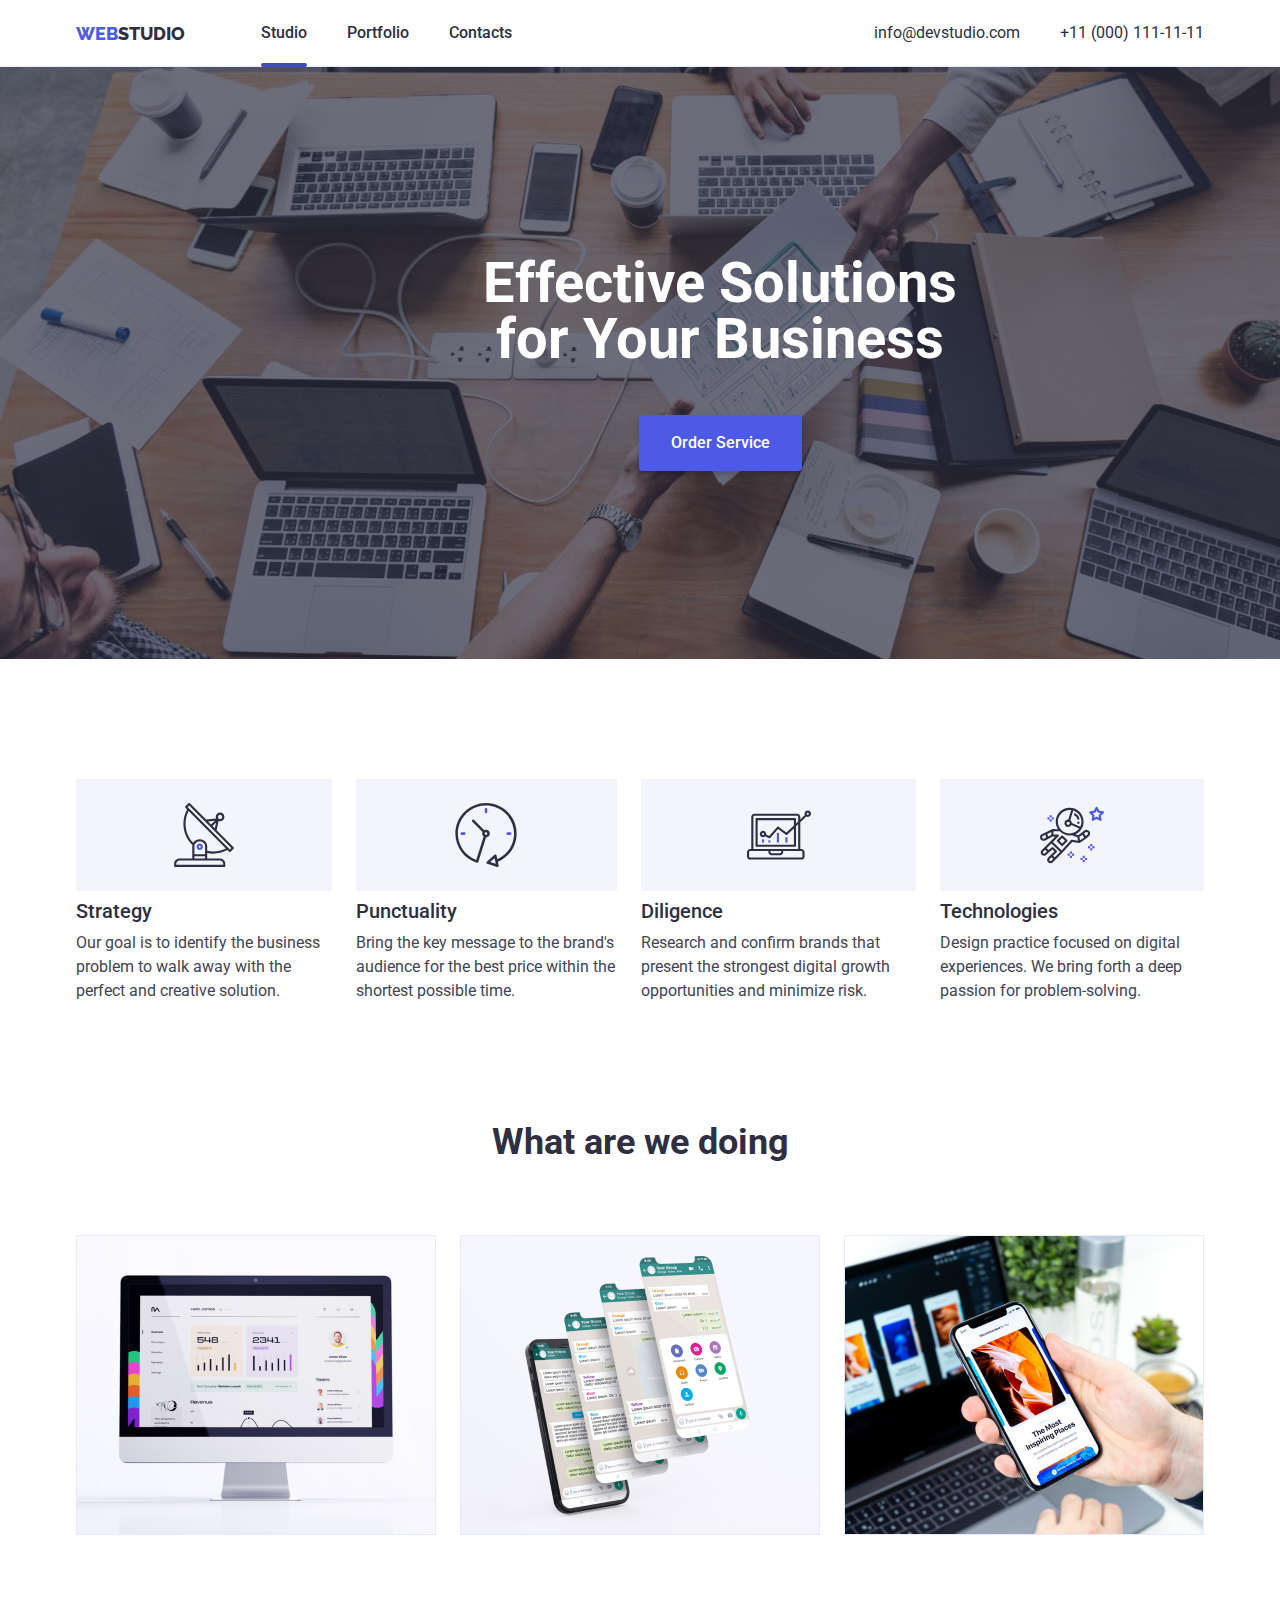
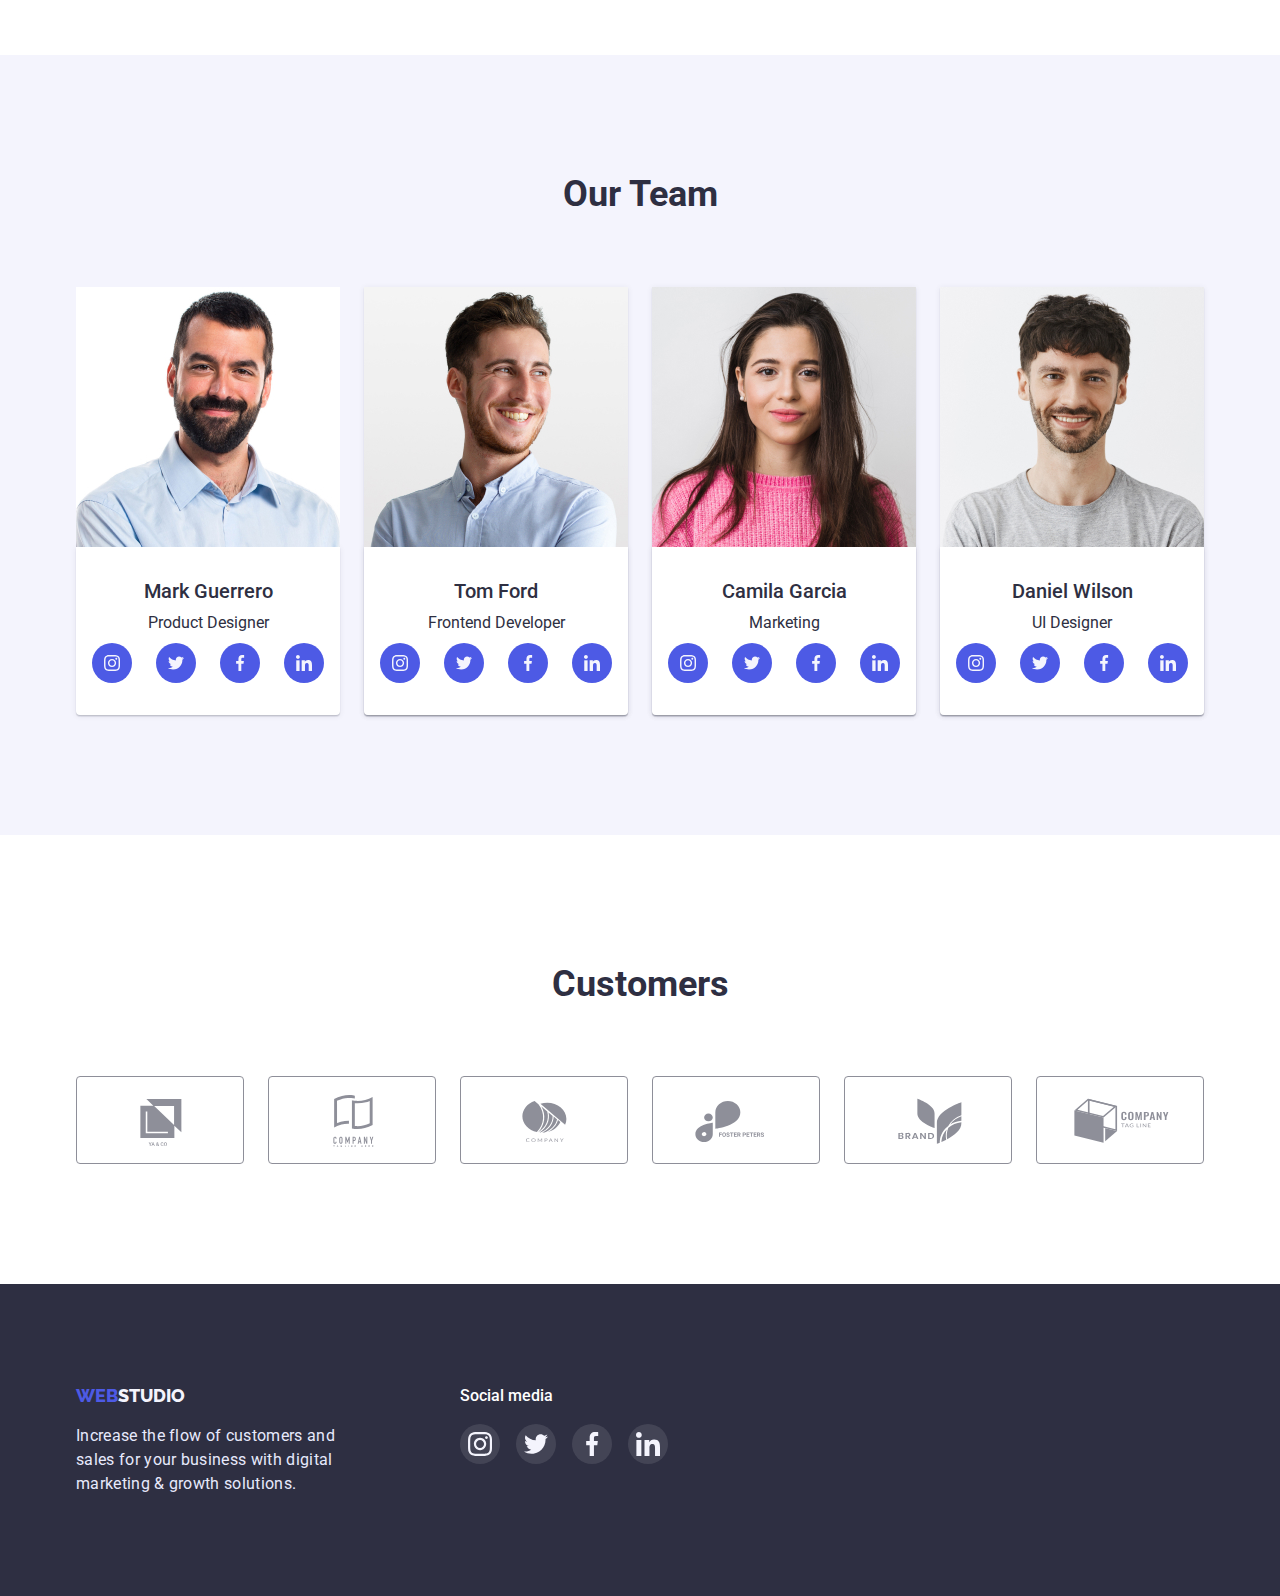
==== index.html @ 8a5aaacc "Initial commit" ====
<!DOCTYPE html>
<html lang="en">
  <head>
    <meta charset="UTF-8" />
    <meta http-equiv="X-UA-Compatible" content="IE=edge" />
    <meta name="viewport" content="width=device-width, initial-scale=1.0" />
    <title>Document</title>

    <link
      rel="stylesheet"
      href="https://cdn.jsdelivr.net/npm/modern-normalize@1.1.0/modern-normalize.min.css"
    />

    <link
      href="https://fonts.googleapis.com/css2?family=Raleway:wght@800&family=Roboto:wght@400;500;700;900&display=swap"
      rel="stylesheet"
    />

    <link rel="stylesheet" href="./css/styles.css" />
  </head>
  <body>
    <header class="header-block">
      <div class="container header-container-blok">
        <nav class="header-container">
          <a href="index.html" class="logo-decoretion">
            <span class="logo">web</span
            ><span class="logo logo-black">studio</span></a
          >
          <ul class="link-block">
            <li><a class="link current" href="./index.html">Studio</a></li>
            <li><a class="link " href="./portfolio.html">Portfolio</a></li>
            <li><a class="link " href="">Contacts</a></li>
          </ul>
        </nav>
        <ul class="contacts-block">
          <li>
            <a class="contacts" href="meilto:info@devstudio.com"
              >info@devstudio.com</a
            >
          </li>
          <li>
            <a class="contacts" href="tel:+110001111111">+11 (000) 111-11-11</a>
          </li>
        </ul>
      </div>
    </header>
    <main>
      <!--hero image-->

      <section class="hero">
        <div class="container hero-background">
          <h1 class="hero-name">Effective Solutions for Your Business</h1>
          <button type="button" class="hero-button" data-modal-open>Order Service</button>
        </div>
      </section>

      <!--section 1-->
      <section class="section">
        <h2 hidden class="visuallyhidden">Title</h2>
        <ul class="link-style container">
          <li class="link-style-background">
            <div class="icon-link">
              <svg class="" width="64" height="64">
                <use href="./images/icons.svg#icon-antenna"></use>
              </svg>
            </div>
            <h3 class="feature">Strategy</h3>
            <p class="feature-text">
              Our goal is to identify the business problem to walk away with the
              perfect and creative solution.
            </p>
          </li>
          <li class="link-style-background">
            <div class="icon-link">
              <svg class="" width="64" height="64">
                <use href="./images/icons.svg#icon-clock"></use>
              </svg>
            </div>
            <h3 class="feature">Punctuality</h3>
            <p class="feature-text">
              Bring the key message to the brand's audience for the best price
              within the shortest possible time.
            </p>
          </li>
          <li class="link-style-background">
            <div class="icon-link">
              <svg class="" width="64" height="64">
                <use href="./images/icons.svg#icon-diagram"></use>
              </svg>
            </div>
            <h3 class="feature">Diligence</h3>
            <p class="feature-text">
              Research and confirm brands that present the strongest digital
              growth opportunities and minimize risk.
            </p>
          </li>
          <li class="link-style-background">
            <div class="icon-link">
              <svg class="" width="64" height="64">
                <use href="./images/icons.svg#icon-astronaut"></use>
              </svg>
            </div>
            <h3 class="feature">Technologies</h3>
            <p class="feature-text">
              Design practice focused on digital experiences. We bring forth a
              deep passion for problem-solving.
            </p>
          </li>
        </ul>
      </section>
      <!--section 2-->
      <section class="section-two section">
        <div class="container">
          <h2 class="section-name">What are we doing</h2>
          <ul class="img-block">
            <li class="team-card-one">
              <img
                src="./images/img1.jpg"
                alt="img1"
                width="360"
                height="300"
              />
            </li>
            <li class="img-block-link">
              <img
                src="./images/img2.jpg"
                alt="img2"
                width="360"
                height="300"
              />
            </li>
            <li class="img-block-link">
              <img
                src="./images/img3.jpg"
                alt="img3"
                width="360"
                height="300"
              />
            </li>
          </ul>
        </div>
      </section>
      <!--selection 3-->
      <section class="team-section">
        <div class="container section">
          <h2 class="section-name">Our Team</h2>

          <ul class="team-block">
            <li class="team-card-one">
              <img
                src="./images/img-3.jpg"
                alt="Mark"
                width="264"
                height="260"
              />
              <div class="team-wrapper">
                <h3 class="subtitle">Mark Guerrero</h3>
                <p class="text">Product Designer</p>
                <ul class="socials list">
                  <li>
                    <a
                      class="link-social"
                      href="https://www.instagram.com/"
                      aria-label="instagram"
                      target="_blank"
                      rel="noopener norefrrer"
                    >
                      <svg class="socials-icon" width="16" height="16">
                        <use href="./images/icons.svg#icon-instagram"></use>
                      </svg>
                    </a>
                  </li>
                  <li>
                    <a
                      class="link-social"
                      href="https://twitter.com"
                      aria-label="twitter"
                      target="_blank"
                      rel="noopener norefrrer"
                    >
                      <svg class="socials-icon" width="16" height="16">
                        <use href="./images/icons.svg#icon-twitter"></use>
                      </svg>
                    </a>
                  </li>
                  <li>
                    <a
                      class="link-social"
                      href="https://www.facebook.com/"
                      aria-label="facebook"
                      target="_blank"
                      rel="noopener norefrrer"
                      ><svg class="socials-icon" width="16" height="16">
                        <use href="./images/icons.svg#icon-facebook"></use>
                      </svg>
                    </a>
                  </li>
                  <li>
                    <a
                      class="link-social"
                      href="https://linkedin.com"
                      aria-label="linkedin"
                      target="_blank"
                      rel="noopener norefrrer"
                    >
                      <svg class="socials-icon" width="16" height="16">
                        <use href="./images/icons.svg#icon-linkedin"></use>
                      </svg>
                    </a>
                  </li>
                </ul>
              </div>
            </li>
            <li class="team-card">
              <img
                src="./images/img-2.jpg"
                alt="Tom"
                width="264"
                height="260"
              />
              <div class="team-wrapper">
                <h3 class="subtitle">Tom Ford</h3>
                <p class="text">Frontend Developer</p>
                <ul class="socials list">
                  <li>
                    <a
                      class="link-social"
                      href="https://www.instagram.com/"
                      aria-label="instagram"
                      target="_blank"
                      rel="noopener norefrrer"
                    >
                      <svg class="socials-icon" width="16" height="16">
                        <use href="./images/icons.svg#icon-instagram"></use>
                      </svg>
                    </a>
                  </li>
                  <li>
                    <a
                      class="link-social"
                      href="https://twitter.com"
                      aria-label="twitter"
                      target="_blank"
                      rel="noopener norefrrer"
                    >
                      <svg class="socials-icon" width="16" height="16">
                        <use href="./images/icons.svg#icon-twitter"></use>
                      </svg>
                    </a>
                  </li>
                  <li>
                    <a
                      class="link-social"
                      href="https://www.facebook.com/"
                      aria-label="facebook"
                      target="_blank"
                      rel="noopener norefrrer"
                      ><svg class="socials-icon" width="16" height="16">
                        <use href="./images/icons.svg#icon-facebook"></use>
                      </svg>
                    </a>
                  </li>
                  <li>
                    <a
                      class="link-social"
                      href="https://linkedin.com"
                      aria-label="linkedin"
                      target="_blank"
                      rel="noopener norefrrer"
                    >
                      <svg class="socials-icon" width="16" height="16">
                        <use href="./images/icons.svg#icon-linkedin"></use>
                      </svg>
                    </a>
                  </li>
                </ul>
              </div>
            </li>
            <li class="team-card">
              <img
                src="./images/img-1.jpg"
                alt="Camila"
                width="264"
                height="260"
              />
              <div class="team-wrapper">
                <h3 class="subtitle">Camila Garcia</h3>
                <p class="text">Marketing</p>
                <ul class="socials list">
                  <li>
                    <a
                      class="link-social"
                      href="https://www.instagram.com/"
                      aria-label="instagram"
                      target="_blank"
                      rel="noopener norefrrer"
                    >
                      <svg class="socials-icon" width="16" height="16">
                        <use href="./images/icons.svg#icon-instagram"></use>
                      </svg>
                    </a>
                  </li>
                  <li>
                    <a
                      class="link-social"
                      href="https://twitter.com"
                      aria-label="twitter"
                      target="_blank"
                      rel="noopener norefrrer"
                    >
                      <svg class="socials-icon" width="16" height="16">
                        <use href="./images/icons.svg#icon-twitter"></use>
                      </svg>
                    </a>
                  </li>
                  <li>
                    <a
                      class="link-social"
                      href="https://www.facebook.com/"
                      aria-label="facebook"
                      target="_blank"
                      rel="noopener norefrrer"
                      ><svg class="socials-icon" width="16" height="16">
                        <use href="./images/icons.svg#icon-facebook"></use>
                      </svg>
                    </a>
                  </li>
                  <li>
                    <a
                      class="link-social"
                      href="https://linkedin.com"
                      aria-label="linkedin"
                      target="_blank"
                      rel="noopener norefrrer"
                    >
                      <svg class="socials-icon" width="16" height="16">
                        <use href="./images/icons.svg#icon-linkedin"></use>
                      </svg>
                    </a>
                  </li>
                </ul>
              </div>
            </li>
            <li class="team-card">
              <img
                src="./images/img.jpg"
                alt="Daniel"
                width="264"
                height="260"
              />
              <div class="team-wrapper">
                <h3 class="subtitle">Daniel Wilson</h3>
                <p class="text">UI Designer</p>
                <ul class="socials list">
                  <li>
                    <a
                      class="link-social"
                      href="https://www.instagram.com/"
                      aria-label="instagram"
                      target="_blank"
                      rel="noopener norefrrer"
                    >
                      <svg class="socials-icon" width="16" height="16">
                        <use href="./images/icons.svg#icon-instagram"></use>
                      </svg>
                    </a>
                  </li>
                  <li>
                    <a
                      class="link-social"
                      href="https://twitter.com"
                      aria-label="twitter"
                      target="_blank"
                      rel="noopener norefrrer"
                    >
                      <svg class="socials-icon" width="16" height="16">
                        <use href="./images/icons.svg#icon-twitter"></use>
                      </svg>
                    </a>
                  </li>
                  <li>
                    <a
                      class="link-social"
                      href="https://www.facebook.com/"
                      aria-label="facebook"
                      target="_blank"
                      rel="noopener norefrrer"
                      ><svg class="socials-icon" width="16" height="16">
                        <use href="./images/icons.svg#icon-facebook"></use>
                      </svg>
                    </a>
                  </li>
                  <li>
                    <a
                      class="link-social"
                      href="https://linkedin.com"
                      aria-label="linkedin"
                      target="_blank"
                      rel="noopener norefrrer"
                    >
                      <svg class="socials-icon" width="16" height="16">
                        <use href="./images/icons.svg#icon-linkedin"></use>
                      </svg>
                    </a>
                  </li>
                </ul>
              </div>
            </li>
          </ul>
        </div>
      </section>
      <!-- selection 4 -->
      <section class="section">
        <div class="container">
          <h2 class="section-name customers-name">Customers</h2>
          <ul class="customers-link">
            <li class="customers-links"> <a href="" class="section-customers">
              <svg class="customers-icon" width="104" height="56">
                <use href="./images/icons.svg#icon-Logoone"></use>
              </svg> </a>
            </li>
            <li class="customers-links"> <a href="" class="section-customers">
              <svg class="customers-icon" width="104" height="56">
                <use href="./images/icons.svg#icon-Logotwo"></use>
              </svg> </a>
            </li>
            <li class="customers-links"> <a href="" class="section-customers">
              <svg class="customers-icon" width="104" height="56">
                <use href="./images/icons.svg#icon-Logothree"></use>
              </svg> </a>
            </li>
            <li class="customers-links"> <a href="" class="section-customers">
              <svg class="customers-icon" width="104" height="56">
                <use href="./images/icons.svg#icon-Logofour"></use>
              </svg> </a>
            </li>
            <li class="customers-links"> <a href="" class="section-customers">
              <svg class="customers-icon" width="104" height="56">
                <use href="./images/icons.svg#icon-Logofive"></use>
              </svg> </a>
            </li>
            <li class="customers-links"> <a href="" class="section-customers">
              <svg class="customers-icon" width="104" height="56">
                <use href="./images/icons.svg#icon-Logosix"></use>
              </svg> </a>
            </li>
          </ul>
        </div>
      </section>
    </main>
    <!--Footer-->
    <footer class="background-footer">
      <div class="footer-section container">
        <div class="footer-block">
          <a class="logo-decoretion" href="index.html">
            <span class="logo">web</span
            ><span class="logo logo-white">studio</span></a
          >
          <p class="footer-text">
            Increase the flow of customers and sales for your business with
            digital marketing & growth solutions.
          </p>
        </div>
        <div class="footer-social">
          <p class="footer-h">Social media</p>
          <ul class="socials list social-list">
            <li>
              <a
                class="link-social link-social-footer"
                href="https://www.instagram.com/"
                aria-label="instagram"
                target="_blank"
                rel="noopener norefrrer"
              >
                <svg class="socials-icon" width="24" height="24">
                  <use href="./images/icons.svg#icon-instagram"></use>
                </svg>
              </a>
            </li>
            <li>
              <a
                class="link-social link-social-footer"
                href="https://twitter.com"
                aria-label="twitter"
                target="_blank"
                rel="noopener norefrrer"
              >
                <svg class="socials-icon" width="24" height="24">
                  <use href="./images/icons.svg#icon-twitter"></use>
                </svg>
              </a>
            </li>
            <li>
              <a
                class="link-social link-social-footer"
                href="https://www.facebook.com/"
                aria-label="facebook"
                target="_blank"
                rel="noopener norefrrer"
                ><svg class="socials-icon" width="24" height="24">
                  <use href="./images/icons.svg#icon-facebook"></use>
                </svg>
              </a>
            </li>
            <li>
              <a
                class="link-social link-social-footer"
                href="https://linkedin.com"
                aria-label="linkedin"
                target="_blank"
                rel="noopener norefrrer"
              >
                <svg class="socials-icon" width="24" height="24">
                  <use href="./images/icons.svg#icon-linkedin"></use>
                </svg>
              </a>
            </li>
          </ul>
        </div>
      </div>
    </footer>
<div class="backdrop is-hidden" data-modal>
<div class="modal">
  <button type="button" class="close-modal-btn" data-modal-close>
    <svg class="close-modal-btn-icon" width="8" height="8"> 
    <use href="./images/icons.svg#icon-closemodal"></use>  
    </svg>
  </button>
</div>

</div>

<script src="./js/modal.js"></script>
  </body>
</html>
---- css/styles.css ----
:root {
  /* font */
  --main-font: "Roboto", sans-serif;
  --secondary-font: "Raleway", sans-serif;

  /*text colors*/
  --hero-text-color: #ffffff;
  --accent-color: #4d5ae5;
  --primary-color-text: #2e2f42;
  --dark-text-color: #434455;
  --light-text-color: #e7e9fc;
  --button-text-color: #ffffff;
  --button-click-color: #404bbf;
  --customers-icon-color: #8e8f99;
  /* background colors*/

  --background-dark: #2e2f42;
  --background-light: #f4f4fd;
  --background-image: #e7e9fc;

  --transition: 250ms cubic-bezier(0.4, 0, 0.2, 1);
}

h1 {
  margin: 0;
  padding: 0;
}
h2 {
  margin: 0;
  padding: 0;
}
h3 {
  margin: 0;
  padding: 0;
}
h4 {
  margin: 0;
  padding: 0;
}
p {
  margin: 0;
  padding: 0;
}
ul {
  margin: 0;
  padding: 0;
}

.current {
  color: var(--accent-color);
  text-decoration: none;
}

.current:hover,
.current:focus {
  color: var(--button-click-color);
}

img {
  display: block;
}

.visuallyhidden {
  border: 0;
  clip: rect(0 0 0 0);
  clip-path: inset(100%);
  height: 1px;
  margin: -1px;
  overflow: hidden;
  padding: 0;
  position: absolute;
  width: 1px;
  white-space: nowrap;
}

body {
  font-family: var(--main-font);
  color: var(--primary-color-text);
}

.container {
  width: 1158px;
  padding-left: 15px;
  padding-right: 15px;

  margin-left: auto;
  margin-right: auto;
}

.section {
  padding-top: 120px;
  padding-bottom: 120px;
}

/*header*/

.header-container {
  display: flex;
  align-items: center;
}

/*logo*/
.logo {
  font-family: var(--secondary-font);

  font-weight: 800;
  font-size: 18px;
  line-height: 1.3;

  text-decoration: none;
  text-transform: uppercase;
  color: var(--accent-color);
}

.logo-black {
  color: var(--primary-color-text);
}
.logo-white {
  color: var(--background-light);
}

.logo-decoretion {
  text-decoration: none;
  margin-right: 76px;
}
/*навигация*/
.link {
  text-decoration: none;
  color: currentColor;
  display: block;
  transition: color var(--transition) ;
  position: relative;
}

.link.current::after {
  content: " " ;
  position: absolute;  
  bottom: 0;

  display: block;
  width: 100%;
  height: 4px;
  background-color: var(--button-click-color);
border-radius: 2px ;
left: 0;
transform: translateY(25px);
  }

ul {
  list-style-type: none;
}

.link:hover,
.link:focus {
  color: var(--button-click-color);
}

.link-block {
  display: flex;
  gap: 40px;
  padding-top: 24px;
  padding-bottom: 24px;

  font-family: "Roboto";

  font-weight: 500;
  
}

.contacts {
  font-weight: 400;
  font-size: 16px;
  line-height: 1.5;

  color: var(--primary-color-text);
  text-decoration: none;

  transition: color var(--transition);
}
.contacts-block {
  display: flex;
  gap: 40px;
  margin-left: auto;
  justify-content: flex-end;
  align-items: flex-start;
  color: var(--dark-text-color);
}

.contacts:hover,
.contacts:focus {
  color: var(--button-click-color);
}

.link-nav {
  display: flex;
  gap: 40px;
}

.header-container-blok {
  display: flex;
  align-items: center;
}

.header-block {
  display: flex;
  align-items: center;
  border-bottom: 1px solid #e7e9fc;
  box-shadow: 0px 2px 1px rgba(46, 47, 66, 0.08),
    0px 1px 1px rgba(46, 47, 66, 0.16), 0px 1px 6px rgba(46, 47, 66, 0.08);
}

/*hero*/

.hero {
  background: var(--background-dark);

  text-align: center;

  padding-top: 188px;
  padding-bottom: 188px;
  margin-right: auto;
  margin-left: auto;
  /*background-image: url(../images/people-office\ 1.jpg);*/
  background-size: cover;
  background-position: center;
  width: 1440px;
  background-image: linear-gradient(
      rgba(46, 47, 66, 0.7),
      rgba(46, 47, 66, 0.7)
    ),
    url(../images/people-office.jpg);
}

.hero-button {
  background: var(--accent-color);
  color: var(--button-text-color);
  box-shadow: 0px 4px 4px rgba(0, 0, 0, 0.15);
  font-weight: 500;
  font-size: 16px;
  line-height: 1.5;
  font-family: inherit;
  border-radius: 4px;

  padding: 16px 32px;
  border: none;

  transition: background-color var(--transition), box-shadow var(--transition),
  border-radius var(--transition);
}

.hero-button:hover,
.hero-button:focus {
  background-color : var(--button-click-color);
  box-shadow: 0px 4px 4px rgba(0, 0, 0, 0.15);
  border-radius: 4px;
}

.hero-name {
  font-size: 56px;
  line-height: 1;
  color: var(--hero-text-color);
  max-width: 498px;
  margin-bottom: 48px;
  margin-left: auto;
  margin-right: auto;
  
}

/*section 1*/

.link-style {
  display: flex;
  align-items: center;
  gap: 24px;
}

.icon-link {
  background-color: var(--background-light);
  display: flex;
  justify-content: center;
  align-items: center;
height: 112px;
  margin-bottom: 8px;
}

.feature {
  font-weight: 500;
  font-size: 20px;
  line-height: 24px;
  flex: none;
  order: 0;
  flex-grow: 0;
  margin-bottom: 8px;
}

.feature-text {
  font-weight: 400;
  font-size: 16px;
  line-height: 24px;
  color: var(--dark-text-color);
}

/*section 2*/
.section-two {
  padding-top: 0;
}

.img-block {
  display: flex;
}

.img-block-link {
  margin-left: 24px;
}

/*section 3*/

.team-section {
  background-color: #f4f4fd;
}

.section-name {
  font-weight: 700;
  font-size: 36px;
  line-height: 1.1;

  text-align: center;

  margin-bottom: 72px;
}

.portfolio-section {
  padding-top: 96px;
}

.subtitle {
  font-weight: 500;
  font-size: 20px;
  line-height: 1.2;
  text-align: center;
  margin-bottom: 8px;
}

.text {
  font-weight: 400;
  font-size: 16px;
  line-height: 1.5;
  text-align: center;
  margin-bottom: 8px;
}

.socials {
  display: flex;
  justify-content: center;
  gap: 24px;
}

.link-social {
  display: flex;
  align-items: center;
  justify-content: center;
  width: 40px;
  height: 40px;
  background-color: var(--accent-color);
  border-radius: 50%;
  color: var(--background-light);
  transition: background-color var(--transition);
}

.link-social:hover,
.link-social:focus {
  background-color: var(--button-click-color);
}

.socials-icon {
  fill: var(--background-light);
}

/*footer*/

.link-social-footer {
  background-color: rgba(255, 255, 255, 0.1);
}

.social-list {
  gap: 16px;
}

.link-social-footer:hover,
.link-social-footer:focus {
  background-color: #31D0AA;
}


.background-footer {
  background: var(--background-dark);
  padding-top: 100px;
  padding-bottom: 100px;
}
.footer-text {
  color: var(--light-text-color);
  font-weight: 400;
  font-size: 16px;
  line-height: 1.5;
  letter-spacing: 0.02em;

  width: 264px;
  padding-top: 16px;
}

/* .footer-block {
  
} */

.footer-h {
  color: var(--button-text-color);
  font-family: "Roboto";

  font-weight: 500;
  font-size: 16px;
  line-height: 24px;
  margin-bottom: 16px;
}

.footer-section {
  display: flex;
  gap: 120px;
}


/* selection 4 */

.customers-links {
  width: 168px;
  height: 88px;
}

.section-customers{ 
  width: 100%;
  height: 100%;
  color: var(--customers-icon-color);
  border: 1px solid var(--customers-icon-color);
  border-radius: 4px;
  display: flex; 
  justify-content: center;
 align-items: center;
 transition: color var(--transition), border var(--transition);
}
.customers-link {
   display: flex;
   justify-content: center;
   align-items: center;
   gap: 24px;
}

.customers-icon { 
  fill: currentColor

  
}

.section-customers:hover,
.section-customers:focus {
  color: var(--button-click-color);
  border: 1px solid var(--button-click-color);
}



.customers-name {
  margin-top: 10px;
  margin-bottom: 72px;
}

/*button*/
.btn {
  background-color: var(--background-light);
  color: var(--accent-color);

  font-weight: 500;
  font-size: 16px;
  line-height: 1.5;
  border: none;
  border-radius: 4px;
  padding: 12px 24px;

  transition:
  color var(--transition),
  background-color var(--transition) , 
  box-shadow var(--transition); 
}

.btn:hover,
.btn:focus {
  background-color: var(--button-click-color);
  box-shadow: 0px 3px 1px rgba(0, 0, 0, 0.1), 0px 2px 1px rgba(0, 0, 0, 0.08),
    0px 2px 2px rgba(0, 0, 0, 0.12);
  color: var(--button-text-color);
   
 } 

/*PORTFOLIO*/

.btn-section {
  display: flex;
  justify-content: center;
  gap: 24px;
  margin-bottom: 72px;
}

.projeckt-list {
  display: flex;
  column-gap: 24px;
  row-gap: 48px;
  flex-wrap: wrap;

  padding: 0;
}

.projeckt-list:nth-child(3n) {
  margin-left: 0;
}
.projeckt-list:nth-child(n + 3) {
  margin-top: 48px;
}

.team-block {
  display: flex;
}
.team-card-one {
  margin-left: 0;
}
.team-card {
  margin-left: 24px;
  box-shadow: 0px 1px 6px rgba(46, 47, 66, 0.08),
    0px 1px 1px rgba(46, 47, 66, 0.16), 0px 2px 1px rgba(46, 47, 66, 0.08);
  border-radius: 0px 0px 4px 4px;
}

.projeckt-link {
  width: calc((100% - 2 * 24px) / 3);
  border: 1px solid var(--background-image);
  box-shadow: 0px 1px 6px rgba(46, 47, 66, 0.08);

  transition: box-shadow var(--transition) ;
}

.projeckt-link:hover,
.projeckt-link:focus {
  
  box-shadow: 0px 1px 6px rgba(46, 47, 66, 0.08),
    0px 1px 1px rgba(46, 47, 66, 0.16), 0px 2px 1px rgba(46, 47, 66, 0.08);
}

.team-wrapper {
  padding-top: 32px;
  padding-bottom: 32px;
  background: #ffffff;
  box-shadow: 0px 1px 6px rgba(46, 47, 66, 0.08),
    0px 1px 1px rgba(46, 47, 66, 0.16), 0px 2px 1px rgba(46, 47, 66, 0.08);
  border-radius: 0px 0px 4px 4px;
}

.portfolio-wrapper {
  padding: 32px 16px;

  border: 1px solid #e7e9fc;
  border-top: none;
}
  
.portfolio-link {
  display: block;
  text-decoration: none;
  color: var(--background-dark);

  
}

.img-overlay {
  position: relative;
  overflow: hidden;
  }

.overlay{
  position: absolute;
  left: 0;
  top: 0;
  width: 100%;
  height: 100%;
  transform: translate(0, 100%);
transition: transform var(--transition)  ;
  padding:40px 32px 164px;
  color: #f4f4fd;
  background-color: var(--accent-color);
  overflow: auto;
  
  line-height: calc(24 / 16);
}

.projeckt-link:hover .overlay {
  transform: translate(0, 0);
}

/* modal */

.backdrop {
  position: fixed;
  z-index: 100;
  top: 0;
  left: 0;
  width: 100%;
  height: 100%;
  background-color: rgba(46, 47, 66, 0.4); 

  transition: opacity var(--transition), visibility var(--transition) ;
}

.backdrop.is-hidden {
  opacity: 0;
  visibility: hidden;
  pointer-events: none;
}

.modal {
  width: 408px;
  height: 576px;
  background-color: #FCFCFC;

  position: absolute;
  top: 50%;
  left: 50%;
  transform: translate(-50%, -50%);
}

.close-modal-btn {
  position: absolute;
  top: 24px;
  right: 24px;
  
  background-color: var(--background-image);
  padding: 0;
  border: 1px solid rgba(0, 0, 0, 0.1);
 width: 24px;
   height: 24px;
   border-radius: 50%;

   display: flex;
   justify-content: center;
   align-items: center;
   transition: background-color var(--transition) ;
}

.close-modal-btn-icon {
  transition: fill var(--transition);
}

.close-modal-btn:hover,
.close-modal-btn:focus {
  background-color: var(--button-click-color)
  
}

.close-modal-btn:hover .close-modal-btn-icon,
.close-modal-btn:focus .close-modal-btn-icon {
  fill: var(--button-text-color);
}
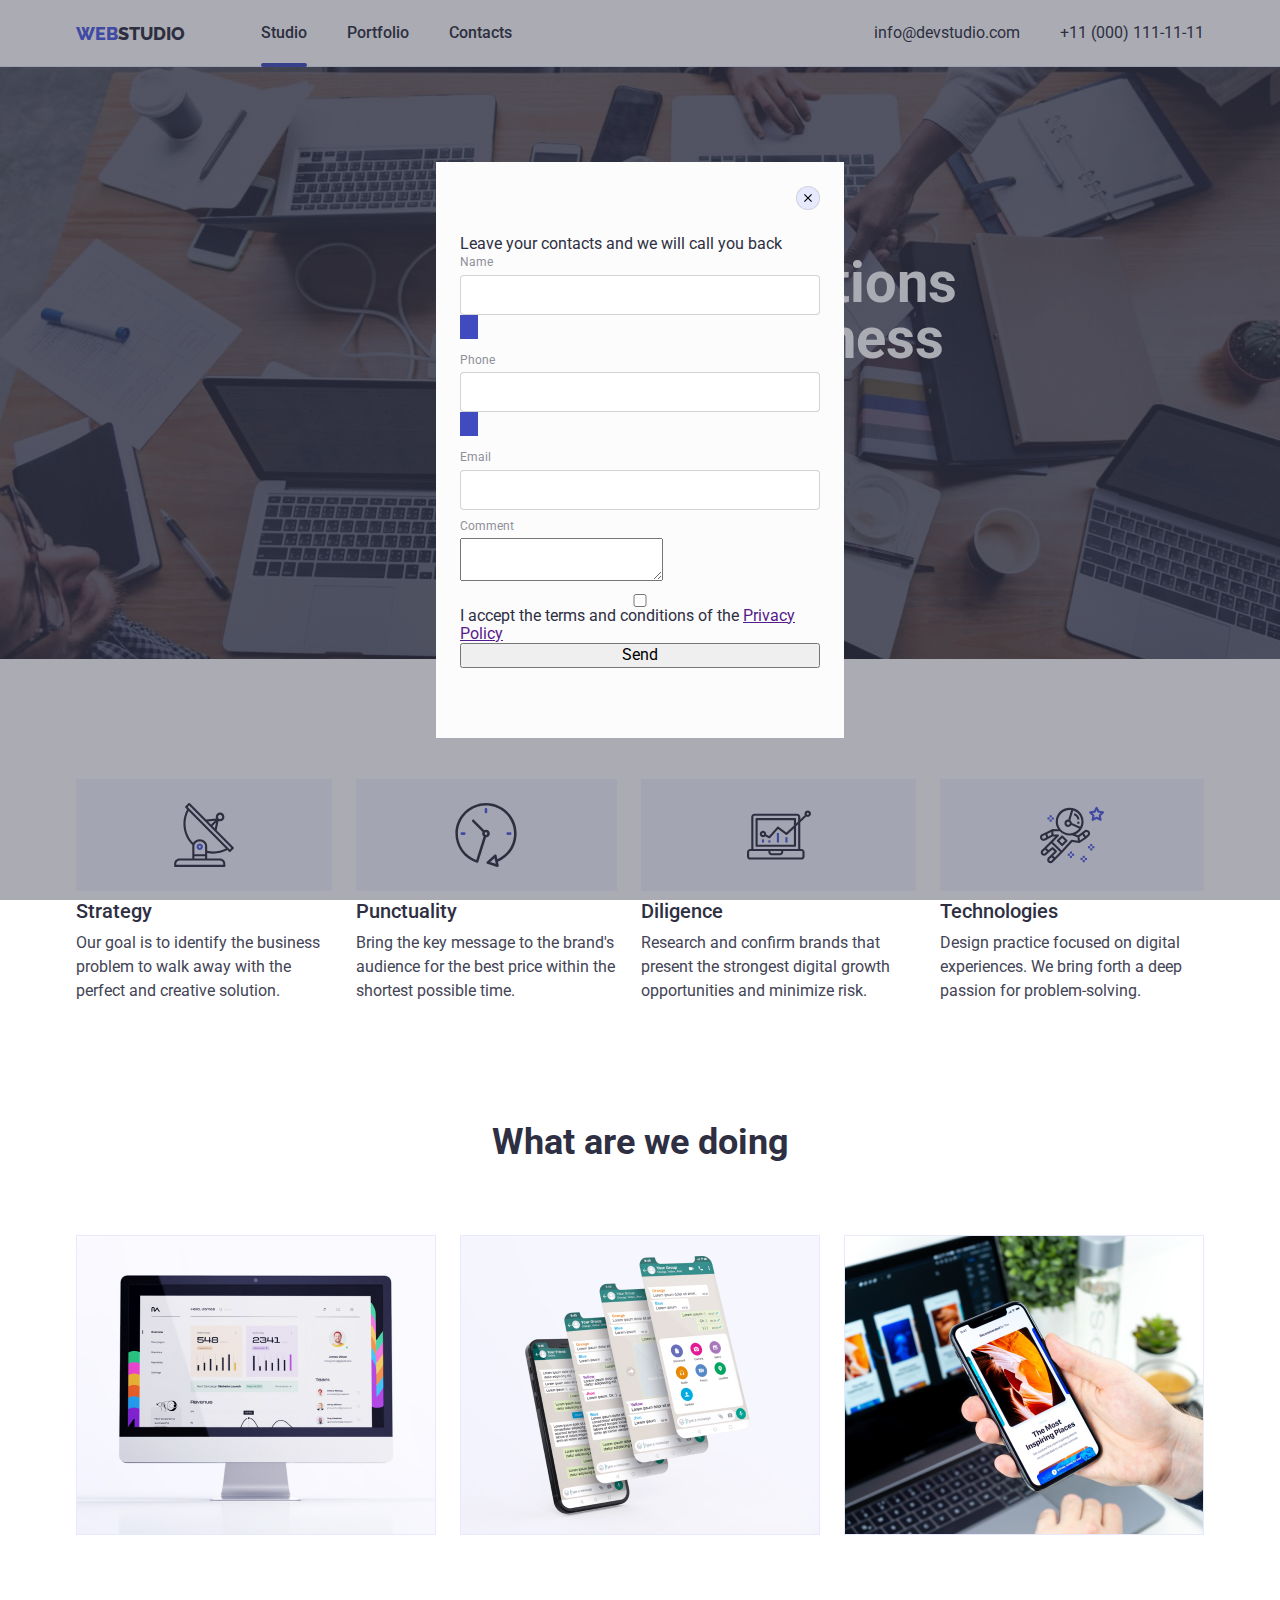
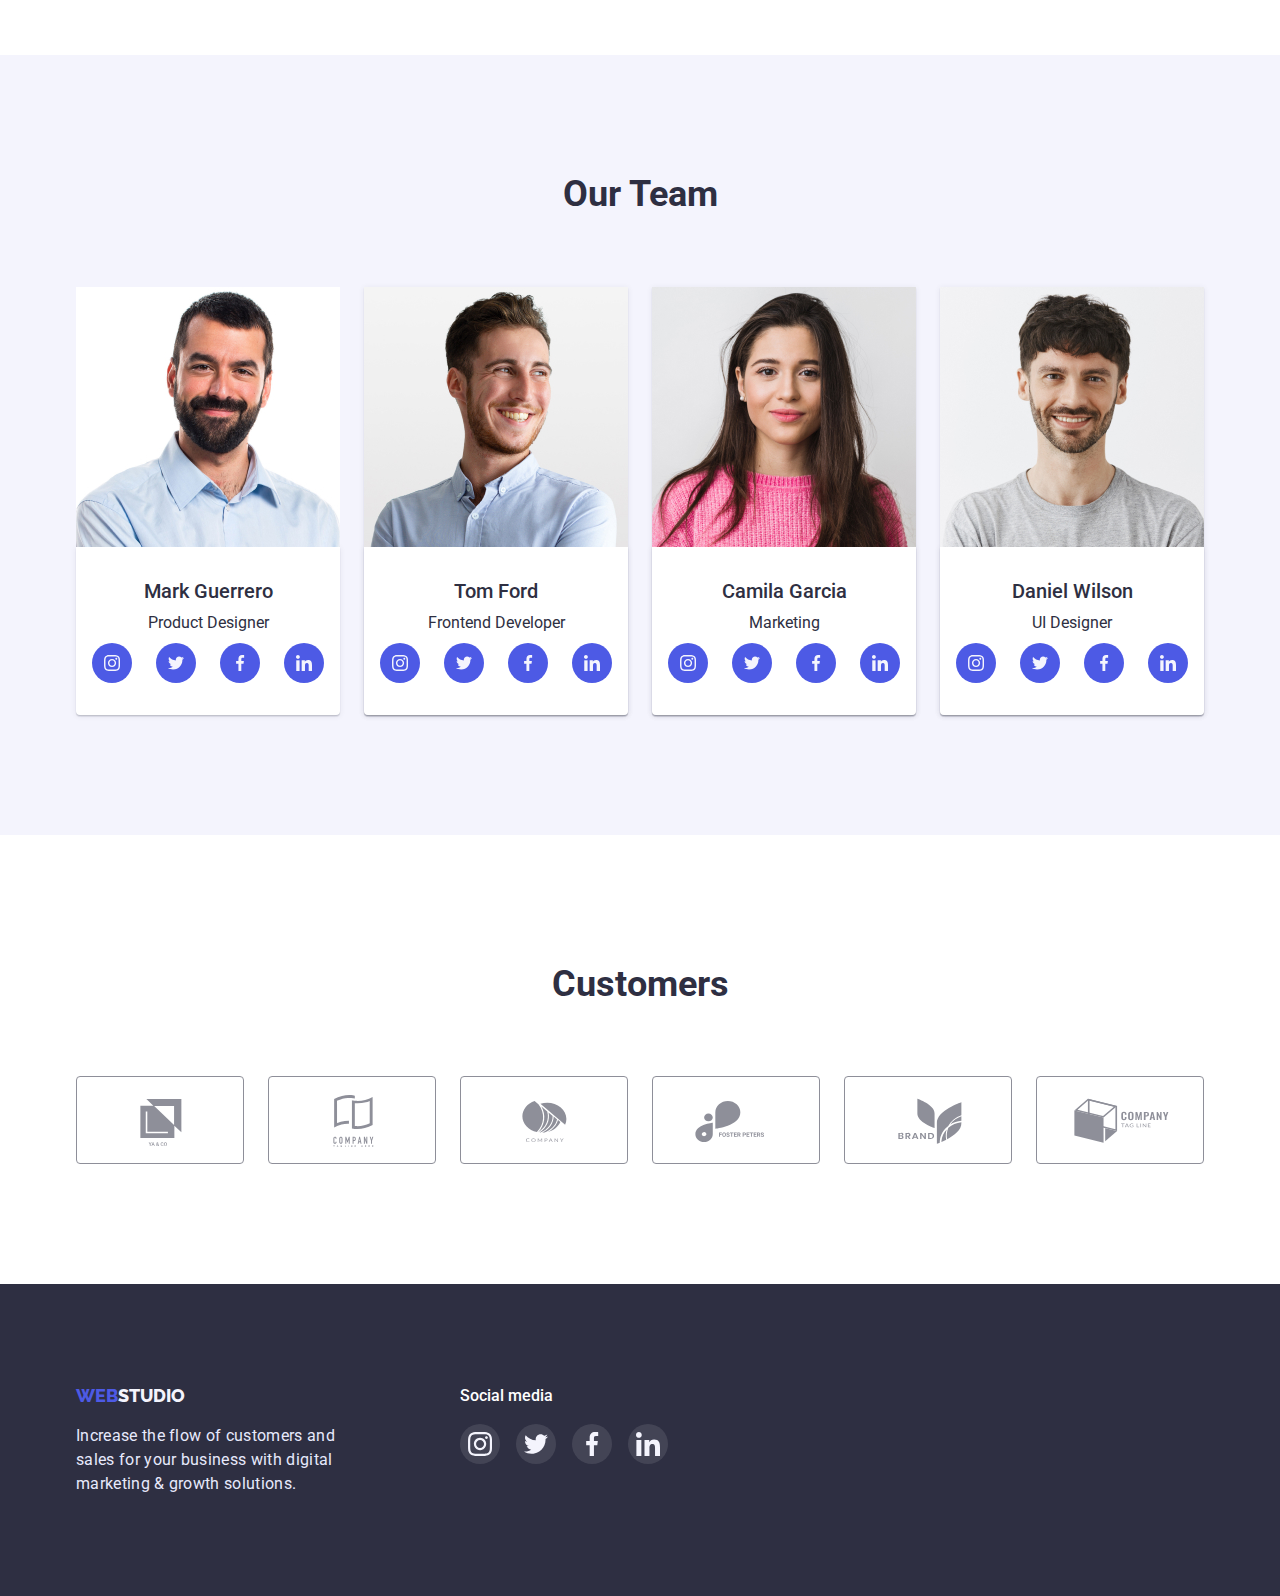
==== commit f0d4167b: "add" ====
--- a/index.html
+++ b/index.html
@@ -519,13 +519,62 @@
         </div>
       </div>
     </footer>
-<div class="backdrop is-hidden" data-modal>
+<!-- Modal -->
+    <div class="backdrop " data-modal>
 <div class="modal">
   <button type="button" class="close-modal-btn" data-modal-close>
     <svg class="close-modal-btn-icon" width="8" height="8"> 
     <use href="./images/icons.svg#icon-closemodal"></use>  
     </svg>
   </button>
+<form  class="modal-form">
+<p class="modal-form-text">Leave your contacts and we will call you back</p>
+<label class="modal-form-field"> 
+ <span class="modal-form-input-desk"> Name </span>
+  <input type="text" name="user_name" class="modal-form-input" required
+        pattern="[a-zA-Zа-яА-Я]+"
+        minlength="2"
+  > 
+ <svg class="modal-icon" width="18" height="24" >
+  <use href="./images/icons.svg#icon-names"></use>
+</svg>
+</label>
+
+<label class="modal-form-field"> 
+  <span class="modal-form-input-desk"> Phone </span>
+   <input type="tel"  name="user_phone" 
+   class="modal-form-input" required
+   pattern="[0-9]{3}-[0-9]{3}-[0-9]{2}-[0-9]{2}"
+   title="xxx-xxx-xx-xx">
+   <svg class="modal-icon"  width="18" height="24">
+    <use href="./images/icons.svg#icon-phone"></use>
+  </svg> 
+ </label>
+
+ <label class="modal-form-field"> 
+  <span class="modal-form-input-desk"> Email</span>
+   <input type="email" name="user_mail"  class="modal-form-input" required> 
+ </label>
+
+ <label class="modal-form-field"> 
+  <span class="modal-form-input-desk"> Comment</span>
+   <textarea name="user-message"
+      
+     class="modal-from-massage"
+     placeholder="Text input"
+     >
+    </textarea>
+ </label>
+
+ <input id="user-policy" type="checkbox" name="user-policy" class="modal-form-check">
+ <label for="user-policy" class="modal-form-check-desc"> 
+  I accept the terms and conditions of the <a href="">Privacy Policy</a> 
+ </label>
+
+<button type="submit" class="modal-form-submit">Send</button>
+
+</form>
+
 </div>
 
 </div>
--- a/css/styles.css
+++ b/css/styles.css
@@ -630,6 +630,7 @@
   top: 50%;
   left: 50%;
   transform: translate(-50%, -50%);
+  padding: 72px 24px 24px 24px;
 }
 
 .close-modal-btn {
@@ -665,3 +666,46 @@
   fill: var(--button-text-color);
 }
 
+.modal-form {
+  display: flex;
+  flex-direction: column;
+}
+
+.modal-form-text {
+  
+font-size: 16px;
+line-height: 1.28;
+
+}
+
+.modal-form-input{
+  width: 100%;
+  height: 40px;
+  border: 1px solid rgba(33, 33, 33, 0.2);
+  border-radius: 4px;
+padding-left: 38px;
+}
+
+.modal-form-input:focus {
+  outline: none;
+  border-color: var(--accent-color);
+}
+
+.modal-form-input-desk {
+  display: block;
+  font-size: 12px;
+  font-weight: 400;
+  line-height: 1.4;
+  margin-bottom: 4px;
+  color: var(--customers-icon-color);
+}
+
+.modal-form-field {
+  margin-bottom: 8px;
+}
+
+ .modal-icon {
+  background-color: #404bbf;
+  
+} 
+
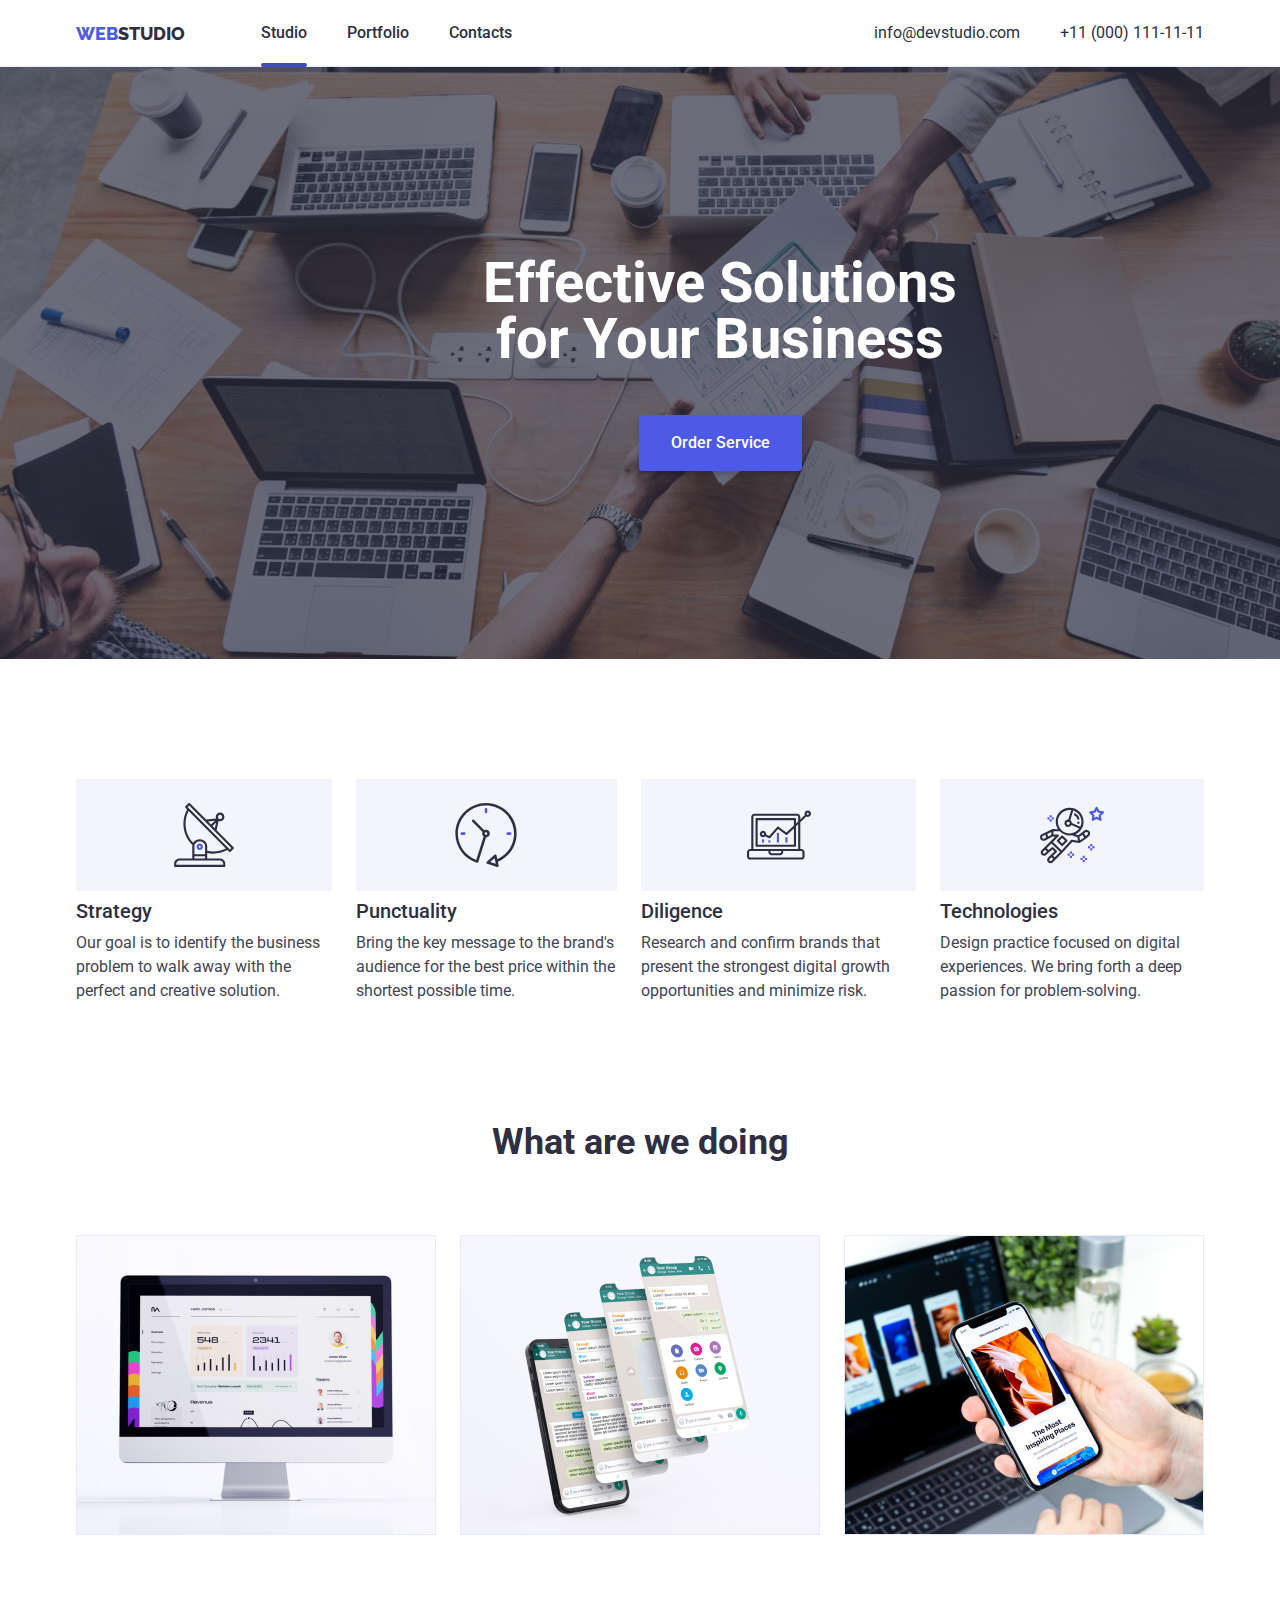
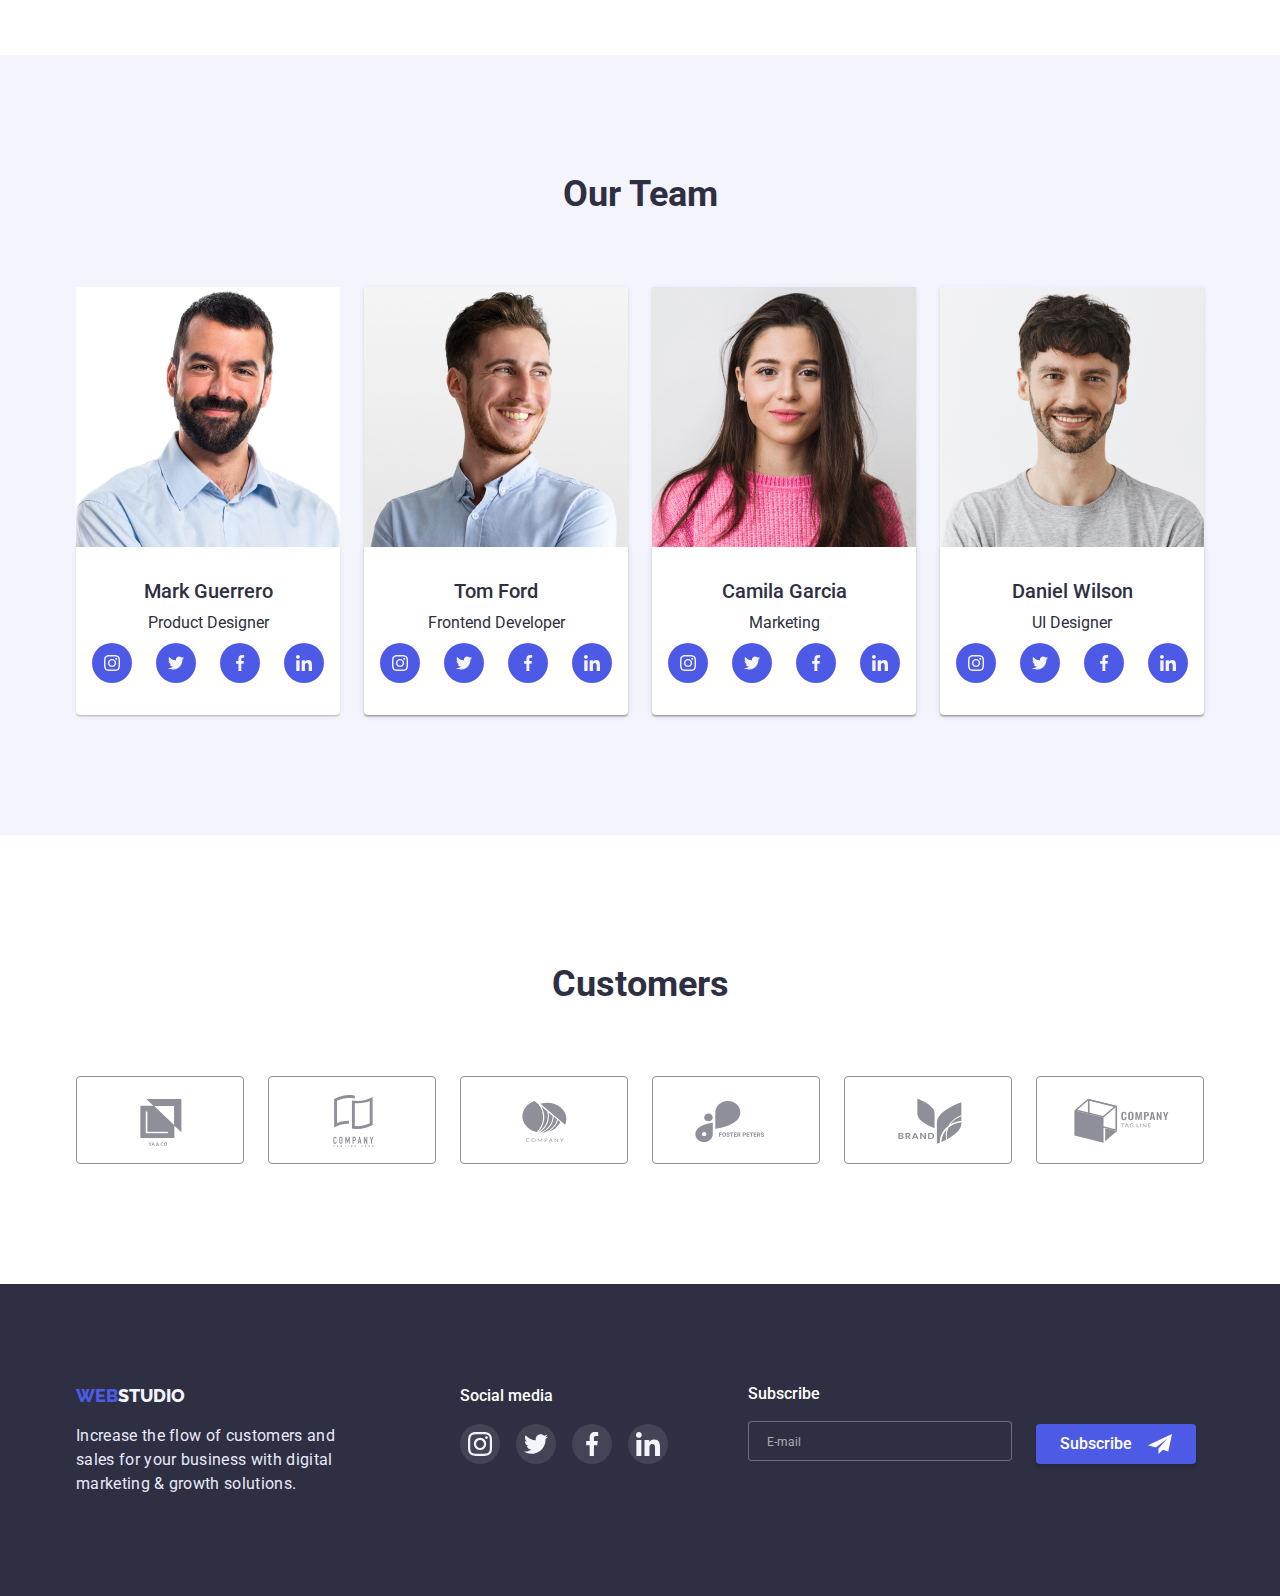
==== commit a4ee7d85: "hw6" ====
--- a/index.html
+++ b/index.html
@@ -450,7 +450,8 @@
     </main>
     <!--Footer-->
     <footer class="background-footer">
-      <div class="footer-section container">
+      <div class="footer-place container"> 
+      <div class="footer-section">
         <div class="footer-block">
           <a class="logo-decoretion" href="index.html">
             <span class="logo">web</span
@@ -516,11 +517,21 @@
               </a>
             </li>
           </ul>
-        </div>
-      </div>
+        </div> </div>
+        <div class="footer-input-btn">
+        <label for="" class="footer-label"> <span class="footer-text-input">Subscribe</span> 
+<input type="email" class="footer-input" placeholder="E-mail">
+
+        </label>
+      <button type="button" class="btn-footer">Subscribe
+        <svg  width="24" height="24">
+          <use href="./images/icons.svg#icon-btn"></use>
+        </svg>
+      </button> </div>
+    </div>
     </footer>
 <!-- Modal -->
-    <div class="backdrop " data-modal>
+    <div class="backdrop is-hidden" data-modal>
 <div class="modal">
   <button type="button" class="close-modal-btn" data-modal-close>
     <svg class="close-modal-btn-icon" width="8" height="8"> 
@@ -531,44 +542,50 @@
 <p class="modal-form-text">Leave your contacts and we will call you back</p>
 <label class="modal-form-field"> 
  <span class="modal-form-input-desk"> Name </span>
-  <input type="text" name="user_name" class="modal-form-input" required
+ <span class="modal-form-input-wrapper"> <input type="text" name="user_name" class="modal-form-input" required
         pattern="[a-zA-Zа-яА-Я]+"
         minlength="2"
   > 
  <svg class="modal-icon" width="18" height="24" >
   <use href="./images/icons.svg#icon-names"></use>
-</svg>
+</svg></span>
 </label>
 
 <label class="modal-form-field"> 
   <span class="modal-form-input-desk"> Phone </span>
-   <input type="tel"  name="user_phone" 
+  <span class="modal-form-input-wrapper"> <input type="tel"  name="user_phone" 
    class="modal-form-input" required
    pattern="[0-9]{3}-[0-9]{3}-[0-9]{2}-[0-9]{2}"
    title="xxx-xxx-xx-xx">
    <svg class="modal-icon"  width="18" height="24">
     <use href="./images/icons.svg#icon-phone"></use>
-  </svg> 
+  </svg> </span>
  </label>
 
  <label class="modal-form-field"> 
   <span class="modal-form-input-desk"> Email</span>
-   <input type="email" name="user_mail"  class="modal-form-input" required> 
+   <span class="modal-form-input-wrapper"> <input type="email" name="user_mail"  class="modal-form-input" required> 
+   <svg class="modal-icon"  width="18" height="24">
+    <use href="./images/icons.svg#icon-email"></use>
+  </svg> </span>
  </label>
 
  <label class="modal-form-field"> 
   <span class="modal-form-input-desk"> Comment</span>
-   <textarea name="user-message"
-      
-     class="modal-from-massage"
-     placeholder="Text input"
-     >
-    </textarea>
+   <textarea name="user-message" class="modal-from-massage" placeholder="Text input"></textarea>
  </label>
 
- <input id="user-policy" type="checkbox" name="user-policy" class="modal-form-check">
  <label for="user-policy" class="modal-form-check-desc"> 
-  I accept the terms and conditions of the <a href="">Privacy Policy</a> 
+ <input id="user-policy" type="checkbox" name="user-policy" 
+ class="modal-form-check">
+ 
+ <span class="icon-checkbox"></span>
+ I accept the terms and conditions of the
+ &nbsp;<a class="text-checkbox" href="" >Privacy Policy</a> 
+ 
+
+  
+  
  </label>
 
 <button type="submit" class="modal-form-submit">Send</button>
--- a/css/styles.css
+++ b/css/styles.css
@@ -378,6 +378,11 @@
 
 /*footer*/
 
+.footer-place {
+  display: flex;
+  gap: 80px;
+}
+
 .link-social-footer {
   background-color: rgba(255, 255, 255, 0.1);
 }
@@ -408,9 +413,7 @@
   padding-top: 16px;
 }
 
-/* .footer-block {
-  
-} */
+
 
 .footer-h {
   color: var(--button-text-color);
@@ -426,6 +429,85 @@
   display: flex;
   gap: 120px;
 }
+
+/* footer input */
+ .footer-input-btn {
+  display: flex;
+  gap: 24px;
+  
+} 
+
+.footer-label {
+  
+  display: block;
+  width: 264px;
+} 
+
+.footer-input {
+  width: 264px;
+  height: 40px;
+  border: 1px solid rgba(255, 255, 255, 0.3);
+  border-radius: 4px;
+  box-shadow:  rgba(0, 0, 0, 0.15);
+  background-color: var(--background-dark);
+  margin-top: 16px;
+  color: #ffffff;
+  
+}
+
+.footer-text-input{
+  font-family: var(--main-font);
+  font-size: 16px;
+  line-height: 1.28;
+  font-weight: 500;
+  color: var(--button-text-color);
+ 
+}
+
+.footer-input::placeholder {
+font-size:12px ;
+font-family:var(--main-font) ;
+line-height:1.71 ;
+
+color: rgba(255, 255, 255, 0.6);
+padding-left: 16px;
+
+}
+
+.btn-footer {
+  display: flex;
+  gap: 16px;
+  height: 40px;
+  padding: 8px 24px;
+ 
+    background: var(--accent-color);
+    color: var(--button-text-color);
+    box-shadow: 0px 4px 4px rgba(0, 0, 0, 0.15);
+    font-weight: 500;
+    font-size: 16px;
+    line-height: 1.5;
+    font-family: inherit;
+    border-radius: 4px;
+  
+  margin-top: 40px;
+    border: none;
+  
+    transition: background-color var(--transition), box-shadow var(--transition),
+    border-radius var(--transition);
+
+  
+  }
+  
+  .btn-footer:hover,
+  .btn-footer:focus {
+    background-color : var(--button-click-color);
+    box-shadow: 0px 4px 4px rgba(0, 0, 0, 0.15);
+    border-radius: 4px;
+  }
+
+
+
+
 
 
 /* selection 4 */
@@ -675,7 +757,16 @@
   
 font-size: 16px;
 line-height: 1.28;
-
+font-weight: 500;
+font-family: var(--main-font);
+color: var(--background-dark);
+text-align: center;
+margin-bottom: 16px;
+
+}
+
+.modal-form-input-wrapper {
+position: relative;
 }
 
 .modal-form-input{
@@ -684,6 +775,7 @@
   border: 1px solid rgba(33, 33, 33, 0.2);
   border-radius: 4px;
 padding-left: 38px;
+transition: border-color var(--transition);
 }
 
 .modal-form-input:focus {
@@ -705,7 +797,110 @@
 }
 
  .modal-icon {
-  background-color: #404bbf;
-  
-} 
-
+  fill: currentColor;
+  transition:  var(--transition);
+  position: absolute;
+  top: 50%;
+  left: 16px;
+  transform: translate(0 , -50%);
+  } 
+
+  .modal-form-input:focus + .modal-icon {
+    fill: var(--accent-color);
+  }
+
+  .modal-from-massage {
+    resize: none;
+    width: 100%;
+    height: 120px;
+    padding: 10px 16px; 
+    transition: border-color var(--transition);
+    outline: none;
+    border-radius: 4px;
+    border: 1px solid rgba(33, 33, 33, 0.2);
+  }
+
+.modal-from-massage:focus{
+  border-color: var(--accent-color);
+}
+
+.modal-from-massage::placeholder {
+  font-size : 12px;
+  line-height: 1.14;
+  color: rgba(117, 117, 117, 0.5);
+  letter-spacing: 4%;
+  
+}
+
+.icon-checkbox {
+  display: inline-block;
+  width: 16px;
+  height: 16px;
+  border: 2px solid var(--background-dark);
+  border-radius: 2px;
+  transition: border-color var(--transition);
+  margin-right: 8px;
+}
+
+.modal-form-check {
+  -webkit-appearance: none;
+  -moz-appearance: none;
+  appearance: 0;
+  position: absolute;
+
+  transition: var(--transition);
+  
+}
+
+.modal-form-check:checked + .icon-checkbox {
+  border-color: var(--button-click-color);
+  background-color: var(--button-click-color);
+  background-image: url(/images/checkbox-click.svg);
+  background-size: contain;
+  background-origin: border-box; 
+}
+
+.modal-form-check-desc {
+  font-size: 12px;
+  line-height: 1.14;
+color: #757575;
+
+
+  display: flex;
+  align-items: center;
+
+
+  margin-bottom: 24px;
+  
+}
+
+.modal-form-submit {
+  background: var(--accent-color);
+  color: var(--button-text-color);
+  box-shadow: 0px 4px 4px rgba(0, 0, 0, 0.15);
+  font-weight: 500;
+  font-size: 16px;
+  line-height: 1.5;
+  font-family: inherit;
+  border-radius: 4px;
+
+  padding: 16px 32px;
+  border: none;
+
+  align-self: center;
+width: 169px;
+height: 56px;
+  transition: background-color var(--transition), box-shadow var(--transition),
+  border-radius var(--transition);
+}
+
+.modal-form-submit:hover ,
+.modal-form-submit:focus {
+  background-color : var(--button-click-color);
+  box-shadow: 0px 4px 4px rgba(0, 0, 0, 0.15);
+  border-radius: 4px;
+}
+
+.text-checkbox {
+  color: var(--accent-color);
+}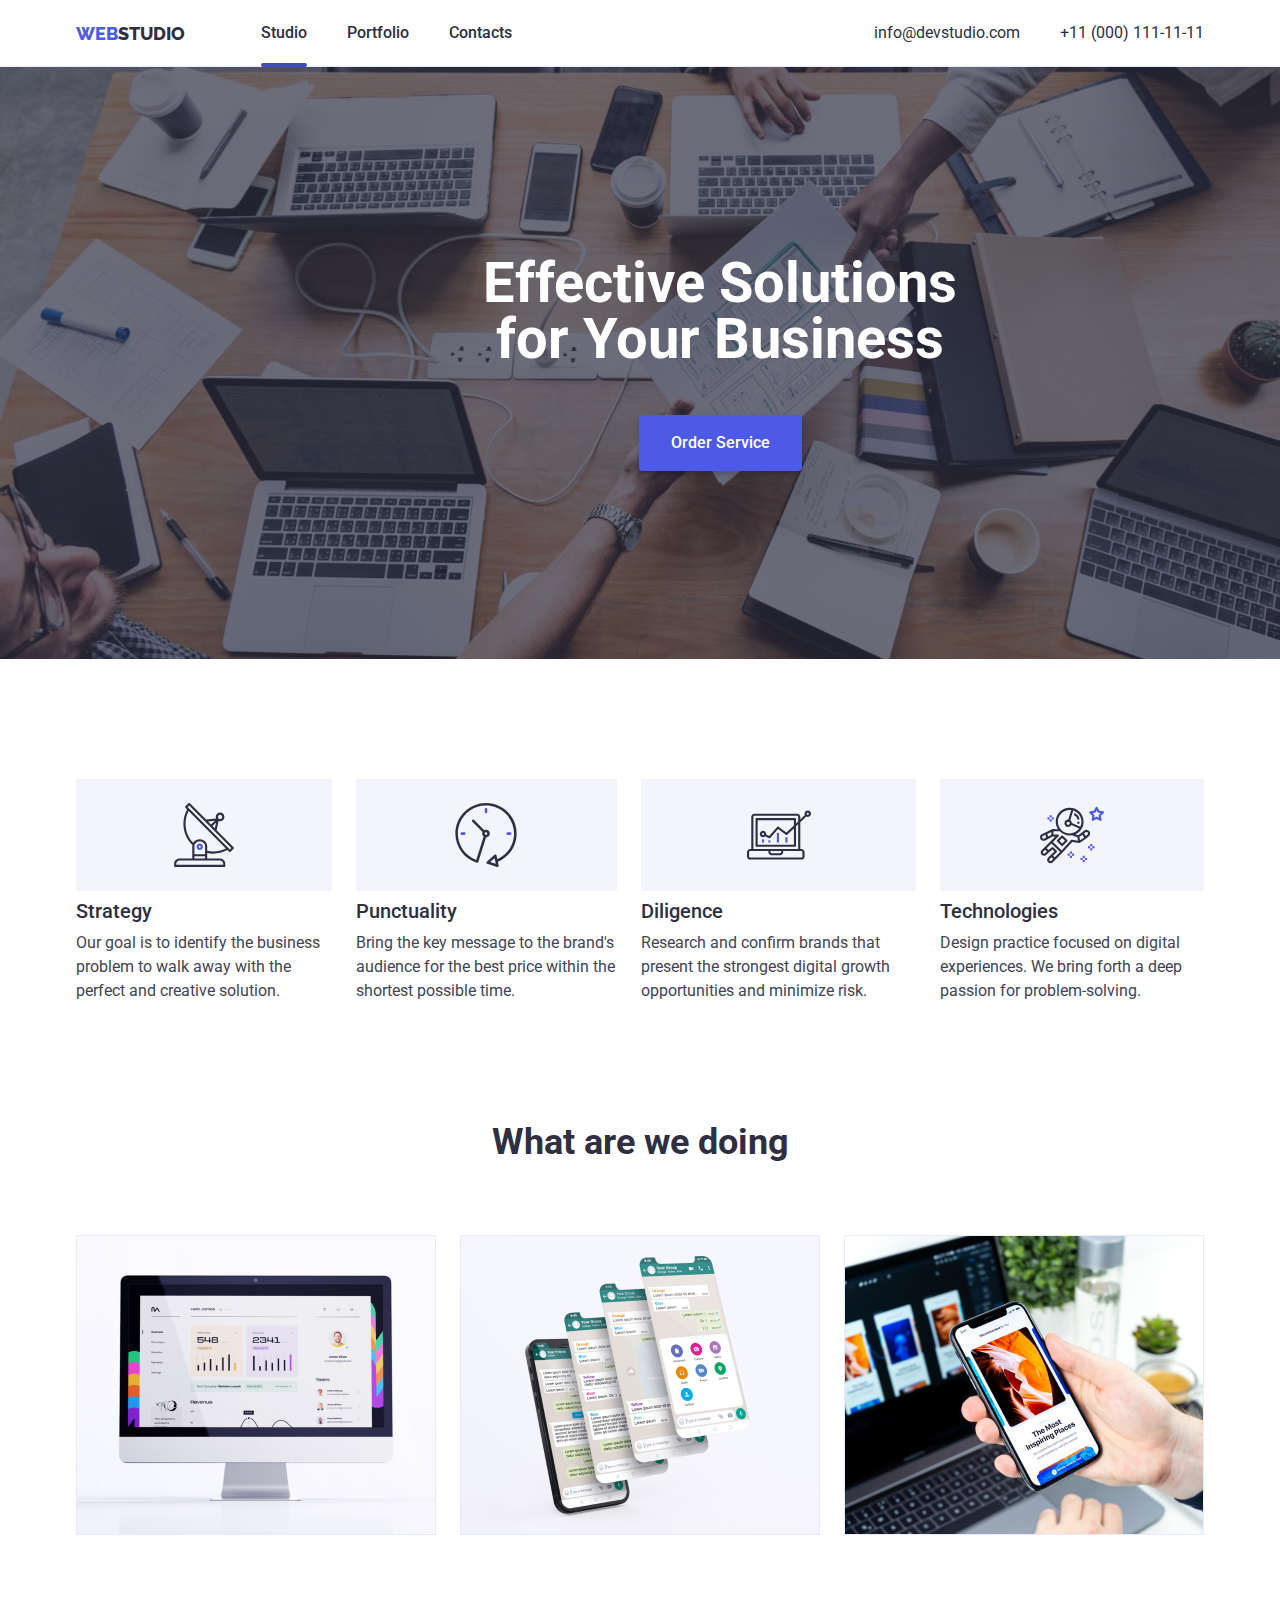
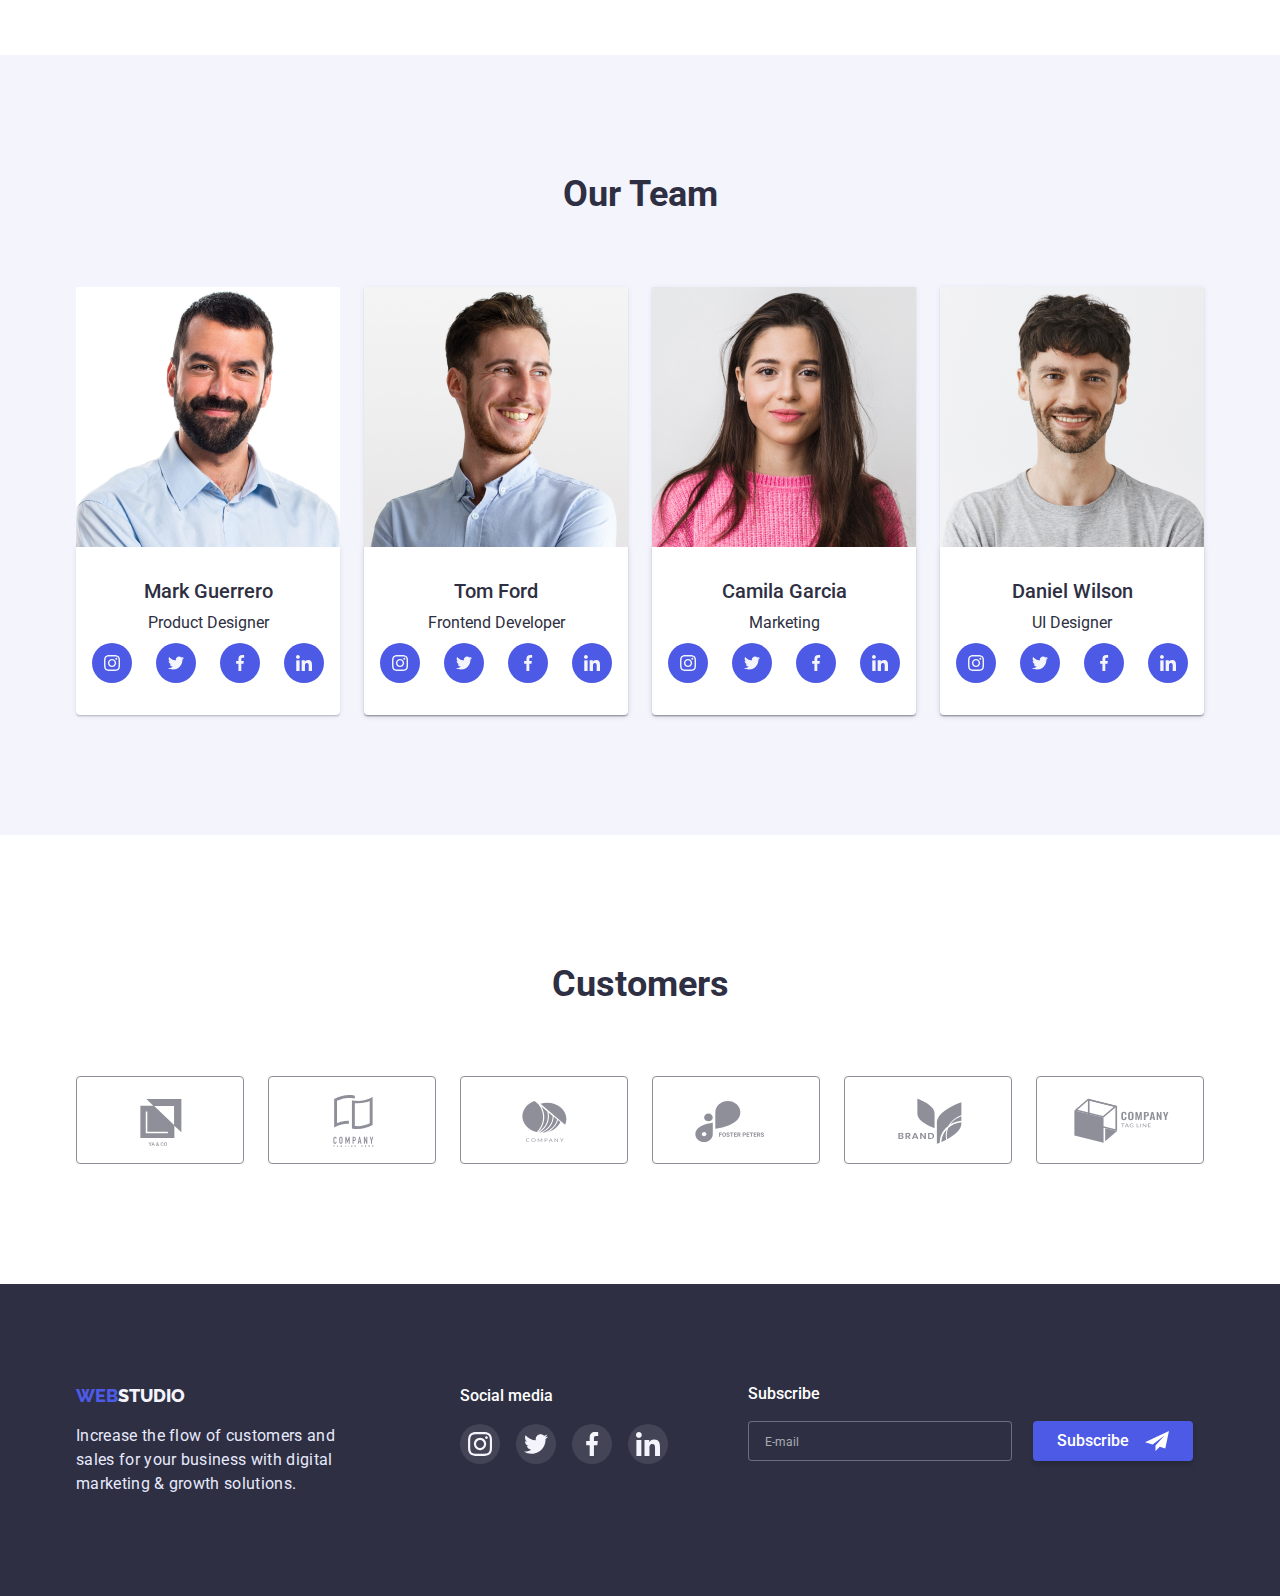
==== commit 8f953a83: "отредактир" ====
--- a/index.html
+++ b/index.html
@@ -28,8 +28,8 @@
           >
           <ul class="link-block">
             <li><a class="link current" href="./index.html">Studio</a></li>
-            <li><a class="link " href="./portfolio.html">Portfolio</a></li>
-            <li><a class="link " href="">Contacts</a></li>
+            <li><a class="link" href="./portfolio.html">Portfolio</a></li>
+            <li><a class="link" href="">Contacts</a></li>
           </ul>
         </nav>
         <ul class="contacts-block">
@@ -50,7 +50,9 @@
       <section class="hero">
         <div class="container hero-background">
           <h1 class="hero-name">Effective Solutions for Your Business</h1>
-          <button type="button" class="hero-button" data-modal-open>Order Service</button>
+          <button type="button" class="hero-button" data-modal-open>
+            Order Service
+          </button>
         </div>
       </section>
 
@@ -414,35 +416,47 @@
         <div class="container">
           <h2 class="section-name customers-name">Customers</h2>
           <ul class="customers-link">
-            <li class="customers-links"> <a href="" class="section-customers">
-              <svg class="customers-icon" width="104" height="56">
-                <use href="./images/icons.svg#icon-Logoone"></use>
-              </svg> </a>
-            </li>
-            <li class="customers-links"> <a href="" class="section-customers">
-              <svg class="customers-icon" width="104" height="56">
-                <use href="./images/icons.svg#icon-Logotwo"></use>
-              </svg> </a>
-            </li>
-            <li class="customers-links"> <a href="" class="section-customers">
-              <svg class="customers-icon" width="104" height="56">
-                <use href="./images/icons.svg#icon-Logothree"></use>
-              </svg> </a>
-            </li>
-            <li class="customers-links"> <a href="" class="section-customers">
-              <svg class="customers-icon" width="104" height="56">
-                <use href="./images/icons.svg#icon-Logofour"></use>
-              </svg> </a>
-            </li>
-            <li class="customers-links"> <a href="" class="section-customers">
-              <svg class="customers-icon" width="104" height="56">
-                <use href="./images/icons.svg#icon-Logofive"></use>
-              </svg> </a>
-            </li>
-            <li class="customers-links"> <a href="" class="section-customers">
-              <svg class="customers-icon" width="104" height="56">
-                <use href="./images/icons.svg#icon-Logosix"></use>
-              </svg> </a>
+            <li class="customers-links">
+              <a href="" class="section-customers">
+                <svg class="customers-icon" width="104" height="56">
+                  <use href="./images/icons.svg#icon-Logoone"></use>
+                </svg>
+              </a>
+            </li>
+            <li class="customers-links">
+              <a href="" class="section-customers">
+                <svg class="customers-icon" width="104" height="56">
+                  <use href="./images/icons.svg#icon-Logotwo"></use>
+                </svg>
+              </a>
+            </li>
+            <li class="customers-links">
+              <a href="" class="section-customers">
+                <svg class="customers-icon" width="104" height="56">
+                  <use href="./images/icons.svg#icon-Logothree"></use>
+                </svg>
+              </a>
+            </li>
+            <li class="customers-links">
+              <a href="" class="section-customers">
+                <svg class="customers-icon" width="104" height="56">
+                  <use href="./images/icons.svg#icon-Logofour"></use>
+                </svg>
+              </a>
+            </li>
+            <li class="customers-links">
+              <a href="" class="section-customers">
+                <svg class="customers-icon" width="104" height="56">
+                  <use href="./images/icons.svg#icon-Logofive"></use>
+                </svg>
+              </a>
+            </li>
+            <li class="customers-links">
+              <a href="" class="section-customers">
+                <svg class="customers-icon" width="104" height="56">
+                  <use href="./images/icons.svg#icon-Logosix"></use>
+                </svg>
+              </a>
             </li>
           </ul>
         </div>
@@ -450,152 +464,187 @@
     </main>
     <!--Footer-->
     <footer class="background-footer">
-      <div class="footer-place container"> 
-      <div class="footer-section">
-        <div class="footer-block">
-          <a class="logo-decoretion" href="index.html">
-            <span class="logo">web</span
-            ><span class="logo logo-white">studio</span></a
-          >
-          <p class="footer-text">
-            Increase the flow of customers and sales for your business with
-            digital marketing & growth solutions.
+      <div class="footer-place container">
+        <div class="footer-section">
+          <div class="footer-block">
+            <a class="logo-decoretion" href="index.html">
+              <span class="logo">web</span
+              ><span class="logo logo-white">studio</span></a
+            >
+            <p class="footer-text">
+              Increase the flow of customers and sales for your business with
+              digital marketing & growth solutions.
+            </p>
+          </div>
+          <div class="footer-social">
+            <p class="footer-h">Social media</p>
+            <ul class="socials list social-list">
+              <li>
+                <a
+                  class="link-social link-social-footer"
+                  href="https://www.instagram.com/"
+                  aria-label="instagram"
+                  target="_blank"
+                  rel="noopener norefrrer"
+                >
+                  <svg class="socials-icon" width="24" height="24">
+                    <use href="./images/icons.svg#icon-instagram"></use>
+                  </svg>
+                </a>
+              </li>
+              <li>
+                <a
+                  class="link-social link-social-footer"
+                  href="https://twitter.com"
+                  aria-label="twitter"
+                  target="_blank"
+                  rel="noopener norefrrer"
+                >
+                  <svg class="socials-icon" width="24" height="24">
+                    <use href="./images/icons.svg#icon-twitter"></use>
+                  </svg>
+                </a>
+              </li>
+              <li>
+                <a
+                  class="link-social link-social-footer"
+                  href="https://www.facebook.com/"
+                  aria-label="facebook"
+                  target="_blank"
+                  rel="noopener norefrrer"
+                  ><svg class="socials-icon" width="24" height="24">
+                    <use href="./images/icons.svg#icon-facebook"></use>
+                  </svg>
+                </a>
+              </li>
+              <li>
+                <a
+                  class="link-social link-social-footer"
+                  href="https://linkedin.com"
+                  aria-label="linkedin"
+                  target="_blank"
+                  rel="noopener norefrrer"
+                >
+                  <svg class="socials-icon" width="24" height="24">
+                    <use href="./images/icons.svg#icon-linkedin"></use>
+                  </svg>
+                </a>
+              </li>
+            </ul>
+          </div>
+        </div>
+        <div class="footer-input-btn">
+          <p class="footer-text-input">Subscribe</p>
+
+          <form action="footer-label">
+            <label for="footer-label" class="footer-label"></label>
+            <span class="input-btn">
+              <input
+                id="footer-label"
+                type="email"
+                class="footer-input"
+                placeholder="E-mail"
+              />
+              <button type="button" class="btn-footer">
+                Subscribe
+                <svg width="24" height="24">
+                  <use href="./images/icons.svg#icon-btn"></use>
+                </svg>
+              </button>
+            </span>
+          </form>
+        </div>
+      </div>
+    </footer>
+    <!-- Modal -->
+    <div class="backdrop is-hidden" data-modal>
+      <div class="modal">
+        <button type="button" class="close-modal-btn" data-modal-close>
+          <svg class="close-modal-btn-icon" width="8" height="8">
+            <use href="./images/icons.svg#icon-closemodal"></use>
+          </svg>
+        </button>
+        <form class="modal-form">
+          <p class="modal-form-text">
+            Leave your contacts and we will call you back
           </p>
-        </div>
-        <div class="footer-social">
-          <p class="footer-h">Social media</p>
-          <ul class="socials list social-list">
-            <li>
-              <a
-                class="link-social link-social-footer"
-                href="https://www.instagram.com/"
-                aria-label="instagram"
-                target="_blank"
-                rel="noopener norefrrer"
-              >
-                <svg class="socials-icon" width="24" height="24">
-                  <use href="./images/icons.svg#icon-instagram"></use>
-                </svg>
-              </a>
-            </li>
-            <li>
-              <a
-                class="link-social link-social-footer"
-                href="https://twitter.com"
-                aria-label="twitter"
-                target="_blank"
-                rel="noopener norefrrer"
-              >
-                <svg class="socials-icon" width="24" height="24">
-                  <use href="./images/icons.svg#icon-twitter"></use>
-                </svg>
-              </a>
-            </li>
-            <li>
-              <a
-                class="link-social link-social-footer"
-                href="https://www.facebook.com/"
-                aria-label="facebook"
-                target="_blank"
-                rel="noopener norefrrer"
-                ><svg class="socials-icon" width="24" height="24">
-                  <use href="./images/icons.svg#icon-facebook"></use>
-                </svg>
-              </a>
-            </li>
-            <li>
-              <a
-                class="link-social link-social-footer"
-                href="https://linkedin.com"
-                aria-label="linkedin"
-                target="_blank"
-                rel="noopener norefrrer"
-              >
-                <svg class="socials-icon" width="24" height="24">
-                  <use href="./images/icons.svg#icon-linkedin"></use>
-                </svg>
-              </a>
-            </li>
-          </ul>
-        </div> </div>
-        <div class="footer-input-btn">
-        <label for="" class="footer-label"> <span class="footer-text-input">Subscribe</span> 
-<input type="email" class="footer-input" placeholder="E-mail">
-
-        </label>
-      <button type="button" class="btn-footer">Subscribe
-        <svg  width="24" height="24">
-          <use href="./images/icons.svg#icon-btn"></use>
-        </svg>
-      </button> </div>
+          <label class="modal-form-field">
+            <span class="modal-form-input-desk"> Name </span>
+            <span class="modal-form-input-wrapper">
+              <input
+                type="text"
+                name="user_name"
+                class="modal-form-input"
+                required
+                pattern="[a-zA-Zа-яА-Я]+"
+                minlength="2" />
+              <svg class="modal-icon" width="18" height="24">
+                <use href="./images/icons.svg#icon-names"></use></svg
+            ></span>
+          </label>
+
+          <label class="modal-form-field">
+            <span class="modal-form-input-desk"> Phone </span>
+            <span class="modal-form-input-wrapper">
+              <input
+                type="tel"
+                name="user_phone"
+                class="modal-form-input"
+                required
+                pattern="[0-9]{3}-[0-9]{3}-[0-9]{2}-[0-9]{2}"
+                title="xxx-xxx-xx-xx"
+              />
+              <svg class="modal-icon" width="18" height="24">
+                <use href="./images/icons.svg#icon-phone"></use>
+              </svg>
+            </span>
+          </label>
+
+          <label class="modal-form-field">
+            <span class="modal-form-input-desk"> Email</span>
+            <span class="modal-form-input-wrapper">
+              <input
+                type="email"
+                name="user_mail"
+                class="modal-form-input"
+                required
+              />
+              <svg class="modal-icon" width="18" height="24">
+                <use href="../images/icons.svg#icon-email"></use>
+              </svg>
+            </span>
+          </label>
+
+          <label class="modal-form-field">
+            <span class="modal-form-input-desk"> Comment</span>
+            <textarea
+              name="user-message"
+              class="modal-from-massage"
+              placeholder="Text input"
+            ></textarea>
+          </label>
+
+          <label for="user-policy" class="modal-form-check-desc">
+            <input
+              id="user-policy"
+              type="checkbox"
+              name="user-policy"
+              class="modal-form-check"
+            />
+
+            <span class="icon-checkbox"></span>
+            I accept the terms and conditions of the &nbsp;<a
+              class="text-checkbox"
+              href=""
+              >Privacy Policy</a
+            >
+          </label>
+
+          <button type="submit" class="modal-form-submit">Send</button>
+        </form>
+      </div>
     </div>
-    </footer>
-<!-- Modal -->
-    <div class="backdrop is-hidden" data-modal>
-<div class="modal">
-  <button type="button" class="close-modal-btn" data-modal-close>
-    <svg class="close-modal-btn-icon" width="8" height="8"> 
-    <use href="./images/icons.svg#icon-closemodal"></use>  
-    </svg>
-  </button>
-<form  class="modal-form">
-<p class="modal-form-text">Leave your contacts and we will call you back</p>
-<label class="modal-form-field"> 
- <span class="modal-form-input-desk"> Name </span>
- <span class="modal-form-input-wrapper"> <input type="text" name="user_name" class="modal-form-input" required
-        pattern="[a-zA-Zа-яА-Я]+"
-        minlength="2"
-  > 
- <svg class="modal-icon" width="18" height="24" >
-  <use href="./images/icons.svg#icon-names"></use>
-</svg></span>
-</label>
-
-<label class="modal-form-field"> 
-  <span class="modal-form-input-desk"> Phone </span>
-  <span class="modal-form-input-wrapper"> <input type="tel"  name="user_phone" 
-   class="modal-form-input" required
-   pattern="[0-9]{3}-[0-9]{3}-[0-9]{2}-[0-9]{2}"
-   title="xxx-xxx-xx-xx">
-   <svg class="modal-icon"  width="18" height="24">
-    <use href="./images/icons.svg#icon-phone"></use>
-  </svg> </span>
- </label>
-
- <label class="modal-form-field"> 
-  <span class="modal-form-input-desk"> Email</span>
-   <span class="modal-form-input-wrapper"> <input type="email" name="user_mail"  class="modal-form-input" required> 
-   <svg class="modal-icon"  width="18" height="24">
-    <use href="./images/icons.svg#icon-email"></use>
-  </svg> </span>
- </label>
-
- <label class="modal-form-field"> 
-  <span class="modal-form-input-desk"> Comment</span>
-   <textarea name="user-message" class="modal-from-massage" placeholder="Text input"></textarea>
- </label>
-
- <label for="user-policy" class="modal-form-check-desc"> 
- <input id="user-policy" type="checkbox" name="user-policy" 
- class="modal-form-check">
- 
- <span class="icon-checkbox"></span>
- I accept the terms and conditions of the
- &nbsp;<a class="text-checkbox" href="" >Privacy Policy</a> 
- 
-
-  
-  
- </label>
-
-<button type="submit" class="modal-form-submit">Send</button>
-
-</form>
-
-</div>
-
-</div>
-
-<script src="./js/modal.js"></script>
+
+    <script src="./js/modal.js"></script>
   </body>
 </html>
--- a/css/styles.css
+++ b/css/styles.css
@@ -128,23 +128,23 @@
   text-decoration: none;
   color: currentColor;
   display: block;
-  transition: color var(--transition) ;
+  transition: color var(--transition);
   position: relative;
 }
 
 .link.current::after {
-  content: " " ;
-  position: absolute;  
+  content: " ";
+  position: absolute;
   bottom: 0;
 
   display: block;
   width: 100%;
   height: 4px;
   background-color: var(--button-click-color);
-border-radius: 2px ;
-left: 0;
-transform: translateY(25px);
-  }
+  border-radius: 2px;
+  left: 0;
+  transform: translateY(25px);
+}
 
 ul {
   list-style-type: none;
@@ -164,7 +164,6 @@
   font-family: "Roboto";
 
   font-weight: 500;
-  
 }
 
 .contacts {
@@ -245,12 +244,12 @@
   border: none;
 
   transition: background-color var(--transition), box-shadow var(--transition),
-  border-radius var(--transition);
+    border-radius var(--transition);
 }
 
 .hero-button:hover,
 .hero-button:focus {
-  background-color : var(--button-click-color);
+  background-color: var(--button-click-color);
   box-shadow: 0px 4px 4px rgba(0, 0, 0, 0.15);
   border-radius: 4px;
 }
@@ -263,7 +262,6 @@
   margin-bottom: 48px;
   margin-left: auto;
   margin-right: auto;
-  
 }
 
 /*section 1*/
@@ -279,7 +277,7 @@
   display: flex;
   justify-content: center;
   align-items: center;
-height: 112px;
+  height: 112px;
   margin-bottom: 8px;
 }
 
@@ -393,9 +391,8 @@
 
 .link-social-footer:hover,
 .link-social-footer:focus {
-  background-color: #31D0AA;
-}
-
+  background-color: #31d0aa;
+}
 
 .background-footer {
   background: var(--background-dark);
@@ -413,8 +410,6 @@
   padding-top: 16px;
 }
 
-
-
 .footer-h {
   color: var(--button-text-color);
   font-family: "Roboto";
@@ -431,47 +426,46 @@
 }
 
 /* footer input */
- .footer-input-btn {
-  display: flex;
-  gap: 24px;
-  
-} 
+.footer-input-btn {
+  align-items: center;
+}
+
+.input-btn {
+  display: flex;
+  gap: 21px;
+}
 
 .footer-label {
-  
   display: block;
   width: 264px;
-} 
+}
 
 .footer-input {
   width: 264px;
   height: 40px;
   border: 1px solid rgba(255, 255, 255, 0.3);
   border-radius: 4px;
-  box-shadow:  rgba(0, 0, 0, 0.15);
+  box-shadow: rgba(0, 0, 0, 0.15);
   background-color: var(--background-dark);
-  margin-top: 16px;
+  padding-left: 16px;
   color: #ffffff;
-  
-}
-
-.footer-text-input{
+}
+
+.footer-text-input {
   font-family: var(--main-font);
   font-size: 16px;
   line-height: 1.28;
   font-weight: 500;
   color: var(--button-text-color);
- 
+  margin-bottom: 16px;
 }
 
 .footer-input::placeholder {
-font-size:12px ;
-font-family:var(--main-font) ;
-line-height:1.71 ;
-
-color: rgba(255, 255, 255, 0.6);
-padding-left: 16px;
-
+  font-size: 12px;
+  font-family: var(--main-font);
+  line-height: 1.71;
+
+  color: rgba(255, 255, 255, 0.6);
 }
 
 .btn-footer {
@@ -479,36 +473,28 @@
   gap: 16px;
   height: 40px;
   padding: 8px 24px;
- 
-    background: var(--accent-color);
-    color: var(--button-text-color);
-    box-shadow: 0px 4px 4px rgba(0, 0, 0, 0.15);
-    font-weight: 500;
-    font-size: 16px;
-    line-height: 1.5;
-    font-family: inherit;
-    border-radius: 4px;
-  
-  margin-top: 40px;
-    border: none;
-  
-    transition: background-color var(--transition), box-shadow var(--transition),
+
+  background: var(--accent-color);
+  color: var(--button-text-color);
+  box-shadow: 0px 4px 4px rgba(0, 0, 0, 0.15);
+  font-weight: 500;
+  font-size: 16px;
+  line-height: 1.5;
+  font-family: inherit;
+  border-radius: 4px;
+
+  border: none;
+
+  transition: background-color var(--transition), box-shadow var(--transition),
     border-radius var(--transition);
-
-  
-  }
-  
-  .btn-footer:hover,
-  .btn-footer:focus {
-    background-color : var(--button-click-color);
-    box-shadow: 0px 4px 4px rgba(0, 0, 0, 0.15);
-    border-radius: 4px;
-  }
-
-
-
-
-
+}
+
+.btn-footer:hover,
+.btn-footer:focus {
+  background-color: var(--button-click-color);
+  box-shadow: 0px 4px 4px rgba(0, 0, 0, 0.15);
+  border-radius: 4px;
+}
 
 /* selection 4 */
 
@@ -517,28 +503,26 @@
   height: 88px;
 }
 
-.section-customers{ 
+.section-customers {
   width: 100%;
   height: 100%;
   color: var(--customers-icon-color);
   border: 1px solid var(--customers-icon-color);
   border-radius: 4px;
-  display: flex; 
+  display: flex;
   justify-content: center;
- align-items: center;
- transition: color var(--transition), border var(--transition);
+  align-items: center;
+  transition: color var(--transition), border var(--transition);
 }
 .customers-link {
-   display: flex;
-   justify-content: center;
-   align-items: center;
-   gap: 24px;
-}
-
-.customers-icon { 
-  fill: currentColor
-
-  
+  display: flex;
+  justify-content: center;
+  align-items: center;
+  gap: 24px;
+}
+
+.customers-icon {
+  fill: currentColor;
 }
 
 .section-customers:hover,
@@ -547,8 +531,6 @@
   border: 1px solid var(--button-click-color);
 }
 
-
-
 .customers-name {
   margin-top: 10px;
   margin-bottom: 72px;
@@ -566,10 +548,8 @@
   border-radius: 4px;
   padding: 12px 24px;
 
-  transition:
-  color var(--transition),
-  background-color var(--transition) , 
-  box-shadow var(--transition); 
+  transition: color var(--transition), background-color var(--transition),
+    box-shadow var(--transition);
 }
 
 .btn:hover,
@@ -578,8 +558,7 @@
   box-shadow: 0px 3px 1px rgba(0, 0, 0, 0.1), 0px 2px 1px rgba(0, 0, 0, 0.08),
     0px 2px 2px rgba(0, 0, 0, 0.12);
   color: var(--button-text-color);
-   
- } 
+}
 
 /*PORTFOLIO*/
 
@@ -624,12 +603,11 @@
   border: 1px solid var(--background-image);
   box-shadow: 0px 1px 6px rgba(46, 47, 66, 0.08);
 
-  transition: box-shadow var(--transition) ;
+  transition: box-shadow var(--transition);
 }
 
 .projeckt-link:hover,
 .projeckt-link:focus {
-  
   box-shadow: 0px 1px 6px rgba(46, 47, 66, 0.08),
     0px 1px 1px rgba(46, 47, 66, 0.16), 0px 2px 1px rgba(46, 47, 66, 0.08);
 }
@@ -649,33 +627,31 @@
   border: 1px solid #e7e9fc;
   border-top: none;
 }
-  
+
 .portfolio-link {
   display: block;
   text-decoration: none;
   color: var(--background-dark);
-
-  
 }
 
 .img-overlay {
   position: relative;
   overflow: hidden;
-  }
-
-.overlay{
+}
+
+.overlay {
   position: absolute;
   left: 0;
   top: 0;
   width: 100%;
   height: 100%;
   transform: translate(0, 100%);
-transition: transform var(--transition)  ;
-  padding:40px 32px 164px;
+  transition: transform var(--transition);
+  padding: 40px 32px 164px;
   color: #f4f4fd;
   background-color: var(--accent-color);
   overflow: auto;
-  
+
   line-height: calc(24 / 16);
 }
 
@@ -692,9 +668,9 @@
   left: 0;
   width: 100%;
   height: 100%;
-  background-color: rgba(46, 47, 66, 0.4); 
-
-  transition: opacity var(--transition), visibility var(--transition) ;
+  background-color: rgba(46, 47, 66, 0.4);
+
+  transition: opacity var(--transition), visibility var(--transition);
 }
 
 .backdrop.is-hidden {
@@ -705,8 +681,8 @@
 
 .modal {
   width: 408px;
-  height: 576px;
-  background-color: #FCFCFC;
+
+  background-color: #fcfcfc;
 
   position: absolute;
   top: 50%;
@@ -719,18 +695,18 @@
   position: absolute;
   top: 24px;
   right: 24px;
-  
+
   background-color: var(--background-image);
   padding: 0;
   border: 1px solid rgba(0, 0, 0, 0.1);
- width: 24px;
-   height: 24px;
-   border-radius: 50%;
-
-   display: flex;
-   justify-content: center;
-   align-items: center;
-   transition: background-color var(--transition) ;
+  width: 24px;
+  height: 24px;
+  border-radius: 50%;
+
+  display: flex;
+  justify-content: center;
+  align-items: center;
+  transition: background-color var(--transition);
 }
 
 .close-modal-btn-icon {
@@ -739,8 +715,7 @@
 
 .close-modal-btn:hover,
 .close-modal-btn:focus {
-  background-color: var(--button-click-color)
-  
+  background-color: var(--button-click-color);
 }
 
 .close-modal-btn:hover .close-modal-btn-icon,
@@ -754,28 +729,26 @@
 }
 
 .modal-form-text {
-  
-font-size: 16px;
-line-height: 1.28;
-font-weight: 500;
-font-family: var(--main-font);
-color: var(--background-dark);
-text-align: center;
-margin-bottom: 16px;
-
+  font-size: 16px;
+  line-height: 1.28;
+  font-weight: 500;
+  font-family: var(--main-font);
+  color: var(--background-dark);
+  text-align: center;
+  margin-bottom: 16px;
 }
 
 .modal-form-input-wrapper {
-position: relative;
-}
-
-.modal-form-input{
+  position: relative;
+}
+
+.modal-form-input {
   width: 100%;
   height: 40px;
   border: 1px solid rgba(33, 33, 33, 0.2);
   border-radius: 4px;
-padding-left: 38px;
-transition: border-color var(--transition);
+  padding-left: 38px;
+  transition: border-color var(--transition);
 }
 
 .modal-form-input:focus {
@@ -796,40 +769,39 @@
   margin-bottom: 8px;
 }
 
- .modal-icon {
+.modal-icon {
   fill: currentColor;
-  transition:  var(--transition);
+  transition: var(--transition);
   position: absolute;
   top: 50%;
   left: 16px;
-  transform: translate(0 , -50%);
-  } 
-
-  .modal-form-input:focus + .modal-icon {
-    fill: var(--accent-color);
-  }
-
-  .modal-from-massage {
-    resize: none;
-    width: 100%;
-    height: 120px;
-    padding: 10px 16px; 
-    transition: border-color var(--transition);
-    outline: none;
-    border-radius: 4px;
-    border: 1px solid rgba(33, 33, 33, 0.2);
-  }
-
-.modal-from-massage:focus{
+  transform: translate(0, -50%);
+}
+
+.modal-form-input:focus + .modal-icon {
+  fill: var(--accent-color);
+}
+
+.modal-from-massage {
+  resize: none;
+  width: 100%;
+  height: 120px;
+  padding: 10px 16px;
+  transition: border-color var(--transition);
+  outline: none;
+  border-radius: 4px;
+  border: 1px solid rgba(33, 33, 33, 0.2);
+}
+
+.modal-from-massage:focus {
   border-color: var(--accent-color);
 }
 
 .modal-from-massage::placeholder {
-  font-size : 12px;
+  font-size: 12px;
   line-height: 1.14;
   color: rgba(117, 117, 117, 0.5);
   letter-spacing: 4%;
-  
 }
 
 .icon-checkbox {
@@ -849,7 +821,6 @@
   position: absolute;
 
   transition: var(--transition);
-  
 }
 
 .modal-form-check:checked + .icon-checkbox {
@@ -857,21 +828,18 @@
   background-color: var(--button-click-color);
   background-image: url(/images/checkbox-click.svg);
   background-size: contain;
-  background-origin: border-box; 
+  background-origin: border-box;
 }
 
 .modal-form-check-desc {
   font-size: 12px;
   line-height: 1.14;
-color: #757575;
-
-
-  display: flex;
-  align-items: center;
-
+  color: #757575;
+
+  display: flex;
+  align-items: center;
 
   margin-bottom: 24px;
-  
 }
 
 .modal-form-submit {
@@ -888,19 +856,19 @@
   border: none;
 
   align-self: center;
-width: 169px;
-height: 56px;
+  width: 169px;
+  height: 56px;
   transition: background-color var(--transition), box-shadow var(--transition),
-  border-radius var(--transition);
-}
-
-.modal-form-submit:hover ,
+    border-radius var(--transition);
+}
+
+.modal-form-submit:hover,
 .modal-form-submit:focus {
-  background-color : var(--button-click-color);
+  background-color: var(--button-click-color);
   box-shadow: 0px 4px 4px rgba(0, 0, 0, 0.15);
   border-radius: 4px;
 }
 
 .text-checkbox {
   color: var(--accent-color);
-}+}
